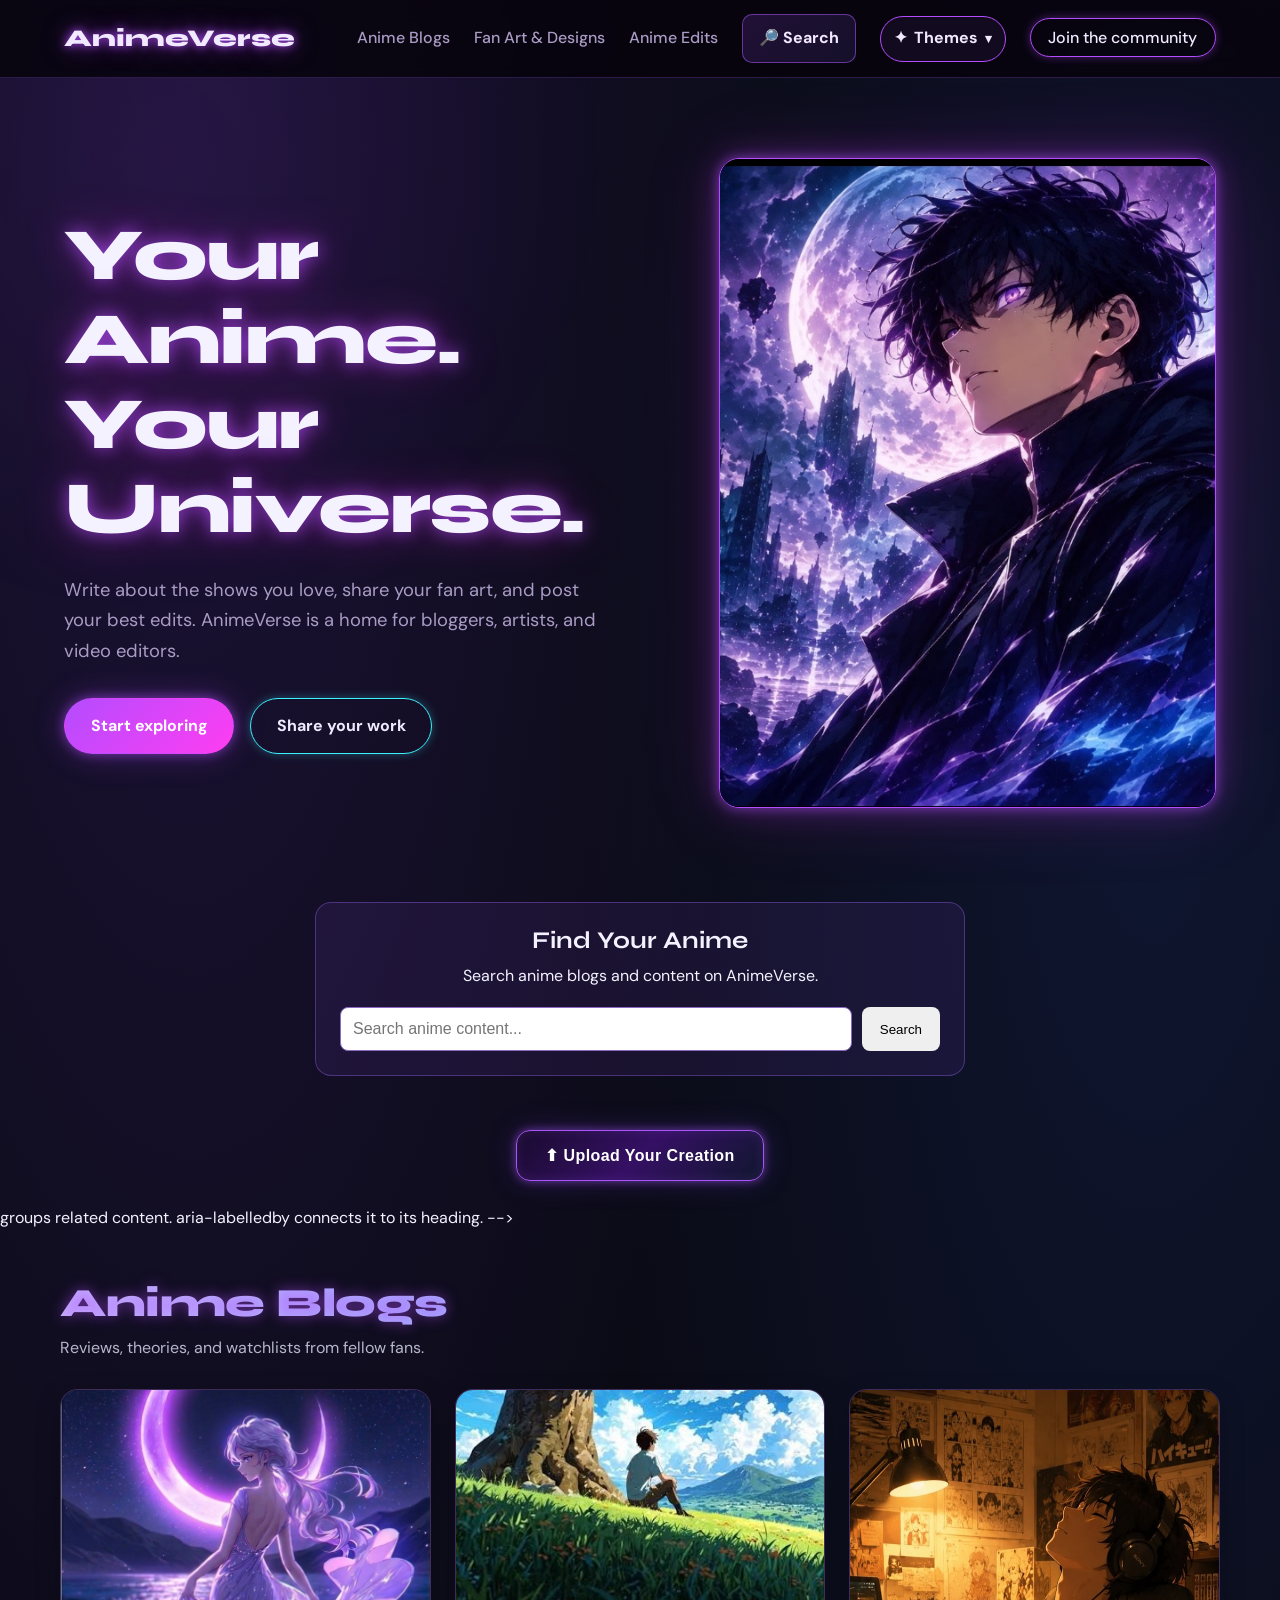
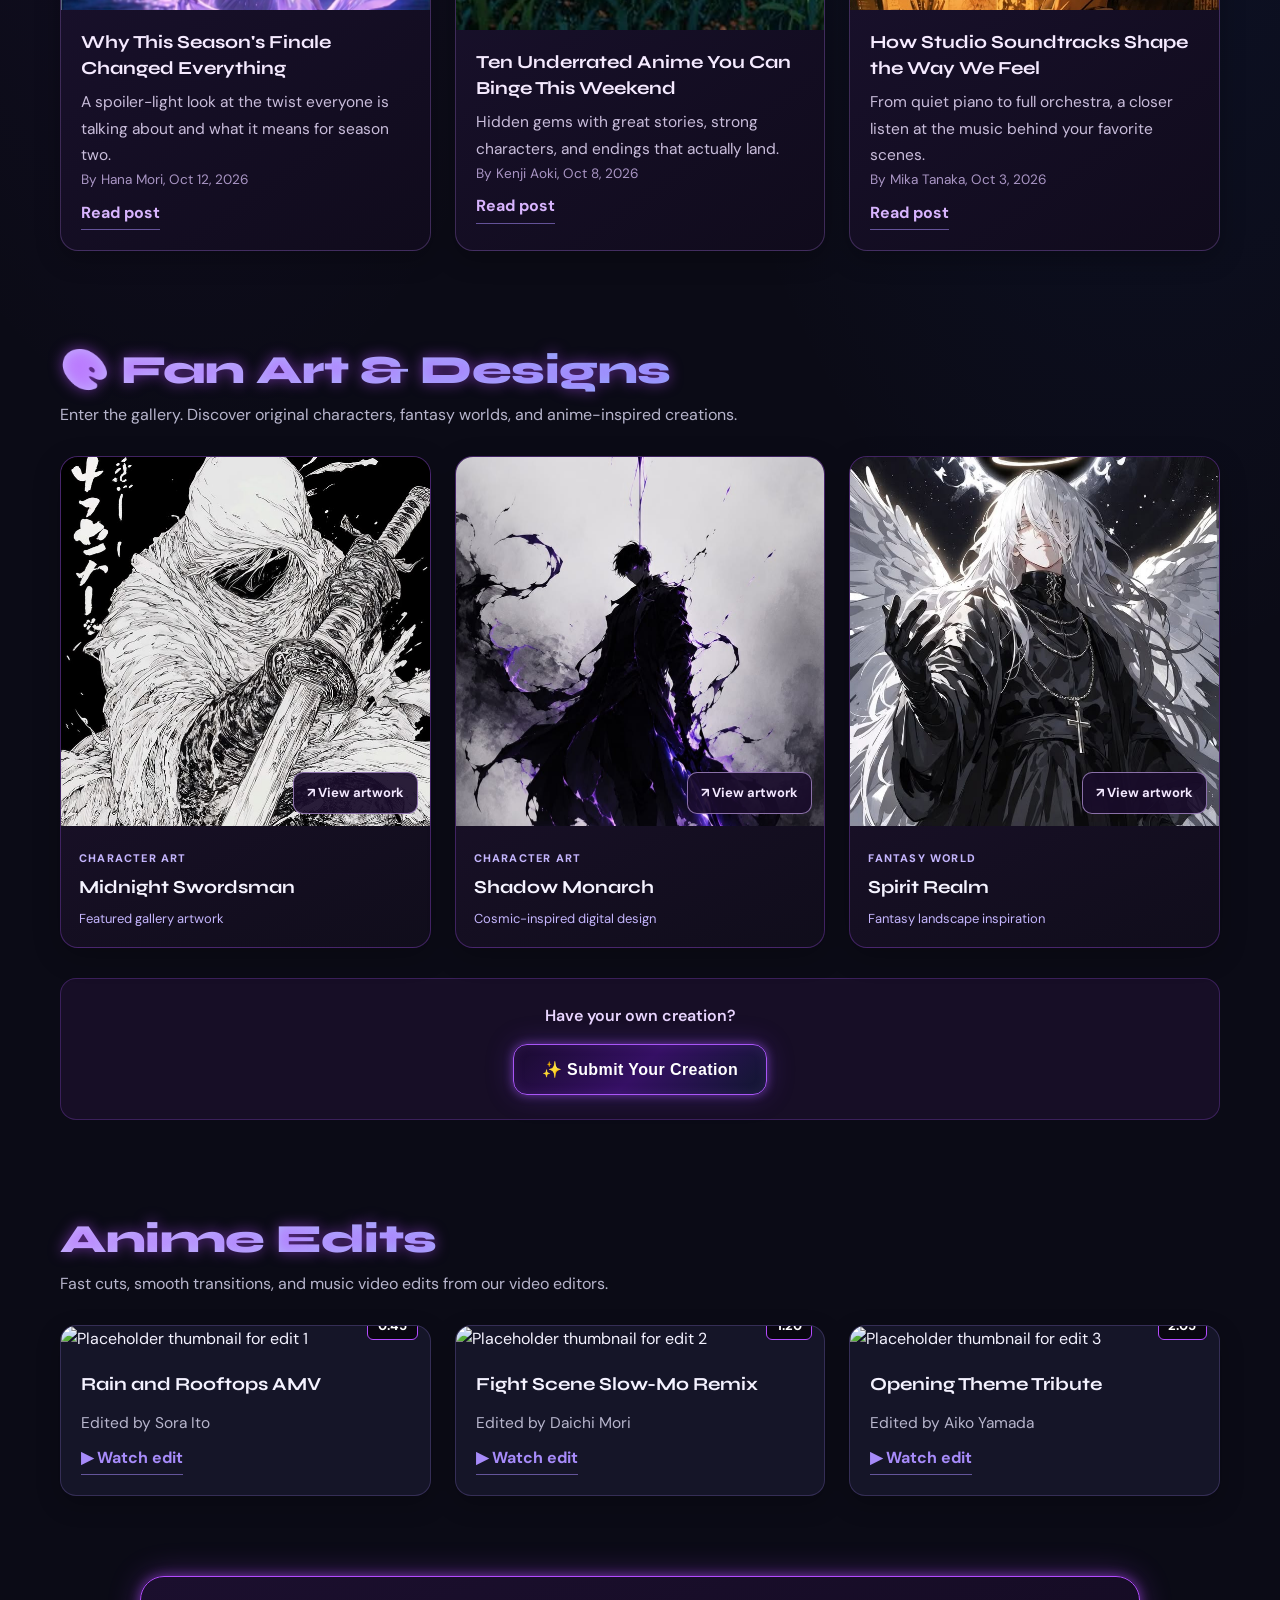
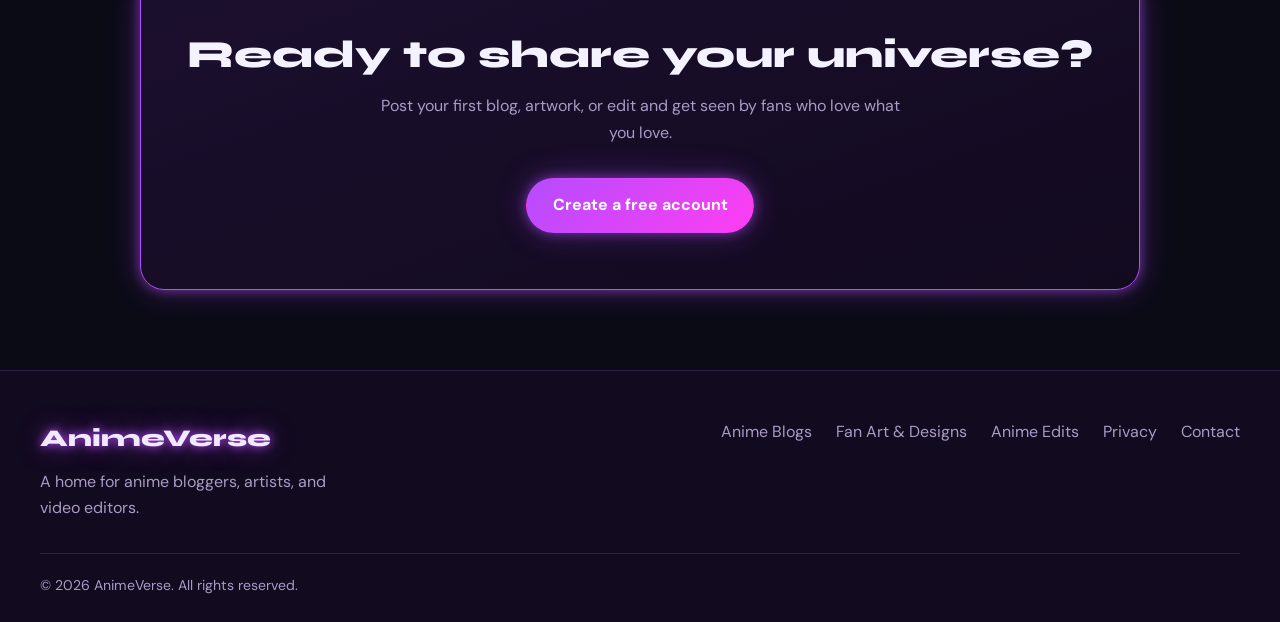
==== index.html @ 757a3a13 "Update index.html" ====
<!DOCTYPE html>
<!-- The lang attribute tells browsers and screen readers the page is in English -->
<html lang="en">
<head>
  <!-- Character set: makes sure letters and symbols display correctly -->
  <meta charset="UTF-8">

  <!-- Makes the page scale properly on phones and tablets (needed for responsive design) -->
  <meta name="viewport" content="width=device-width, initial-scale=1.0">

  <!-- The title shows on the browser tab and in search results -->
  <title>AnimeVerse | Your Anime. Your Universe.</title>

  <!-- A short description for search engines -->
  <meta name="description" content="AnimeVerse is a home for anime bloggers, artists, and video editors to share their work.">

  <!-- Google Fonts (optional): Syne for headings, DM Sans for body text.
       Delete these 3 lines if you want to use your own fonts in style.css -->
  <link rel="preconnect" href="https://fonts.googleapis.com">
  <link rel="preconnect" href="https://fonts.gstatic.com" crossorigin>
  <link href="https://fonts.googleapis.com/css2?family=DM+Sans:wght@400;500;700&family=Syne:wght@700;800&display=swap" rel="stylesheet">

  <!-- Link to your CSS file (all the styling lives in style.css) -->
  <link rel="stylesheet" href="style.css">
</head>

<body>

  <!-- ============================================
       HEADER + NAVIGATION BAR
       <header> holds the top part of the page.
       <nav> holds the main navigation links.
       ============================================ -->
  <header class="site-header">
    <nav class="navbar" aria-label="Main navigation">

      <!-- Logo: clicking it takes visitors back to the top of the homepage -->
      <a href="#home" class="logo">AnimeVerse</a>

      <!-- Menu button: only visible on small screens (hide/show it with CSS).
           script.js will open and close the menu when this is clicked. -->
      <button class="menu-toggle" id="menuToggle" aria-expanded="false" aria-controls="navLinks">
        Menu
      </button>

      <!-- The navigation links. Each href points to a section id lower on the page -->
      <ul class="nav-links" id="navLinks">
        <li><a href="#blogs">Anime Blogs</a></li>
        <li><a href="#art">Fan Art &amp; Designs</a></li>
        <li><a href="#edits">Anime Edits</a></li>
        <li><a href="#animeverse-search-section" id="navSearchLink">🔎 Search</a></li>
        <li class="theme-picker">
          <button class="theme-toggle" id="themeToggle" type="button"
                  aria-expanded="false" aria-controls="themeMenu">
            <span aria-hidden="true">✦</span> Themes <span class="theme-chevron" aria-hidden="true">▾</span>
          </button>
          <div class="theme-menu" id="themeMenu" role="group" aria-label="Choose a website theme" hidden>
            <button class="theme-option" type="button" data-theme-choice="shadow" aria-pressed="true">
              <span class="theme-swatch swatch-shadow" aria-hidden="true"></span>
              <span><strong>Shadow Monarch</strong><small>Dark fantasy</small></span>
              <span class="theme-check" aria-hidden="true">✓</span>
            </button>
            <button class="theme-option" type="button" data-theme-choice="isekai" aria-pressed="false">
              <span class="theme-swatch swatch-isekai" aria-hidden="true"></span>
              <span><strong>Isekai Realm</strong><small>Magical fantasy</small></span>
              <span class="theme-check" aria-hidden="true">✓</span>
            </button>
            <button class="theme-option" type="button" data-theme-choice="cyber" aria-pressed="false">
              <span class="theme-swatch swatch-cyber" aria-hidden="true"></span>
              <span><strong>Cyber Nexus</strong><small>Neon future</small></span>
              <span class="theme-check" aria-hidden="true">✓</span>
            </button>
            <button class="theme-option" type="button" data-theme-choice="shinobi" aria-pressed="false">
              <span class="theme-swatch swatch-shinobi" aria-hidden="true"></span>
              <span><strong>Shinobi Legacy</strong><small>Ninja world</small></span>
              <span class="theme-check" aria-hidden="true">✓</span>
            </button>
          </div>
        </li>
        <li><a href="#join" class="nav-button">Join the community</a></li>
      </ul>
    </nav>
  </header>


  <!-- ============================================
       MAIN CONTENT
       <main> should be used only once per page.
       It holds the main content (everything except header and footer).
       ============================================ -->
  <main id="home">

    <!-- ========== HERO SECTION ==========
         The big first thing visitors see. -->
    <section class="hero" aria-labelledby="hero-title">
      <div class="hero-content">
        <h1 id="hero-title">Your Anime. Your Universe.</h1>

        <p class="hero-text">
          Write about the shows you love, share your fan art, and post your best edits.
          AnimeVerse is a home for bloggers, artists, and video editors.
        </p>

        <!-- Call-to-action buttons (links styled like buttons in CSS) -->
        <div class="hero-buttons">
          <a href="#blogs" class="btn btn-primary">Start exploring</a>
          <a href="#join" class="btn btn-secondary">Share your work</a>
        </div>
      </div>

      <!-- Hero image: replace the URL with your own picture later.
           The alt text describes the image for screen readers. -->
      <div class="hero-image">
        <img src="hero-anime.png" alt="Anime protagonist with glowing violet eyes beneath a luminous moon">
      </div>
    </section>

<!-- AnimeVerse Search -->
<section id="animeverse-search-section" class="animeverse-search-section">
  <div class="search-container">
    <h2>Find Your Anime</h2>
    <p>Search anime blogs and content on AnimeVerse.</p>
    <div class="search-controls">
      <input
        type="search"
        id="animeverse-search"
        placeholder="Search anime content..."
        aria-label="Search anime content"
      >
      <button type="button" id="animeverse-search-btn">Search</button>
    </div>
    <p id="animeverse-search-message" aria-live="polite"></p>
  </div>
</section>
<!-- End AnimeVerse Search -->

<!-- AnimeVerse Upload Button -->
<div class="upload-entry">
  <button
    type="button"
    class="upload-btn"
    onclick="openUploadMenu()"
  >
    ⬆ Upload Your Creation
  </button>
</div>
<!-- End AnimeVerse Upload Button -->


    <!-- ========== ANIME BLOGS SECTION ========== -->
         <section> groups related content. aria-labelledby connects it to its heading. -->
    <section class="content-section" id="blogs" aria-labelledby="blogs-title">
      <div class="section-header">
        <h2 id="blogs-title">Anime Blogs</h2>
        <p>Reviews, theories, and watchlists from fellow fans.</p>
      </div>

      <!-- This grid holds the cards. CSS grid will arrange them in columns -->
      <div class="card-grid">

        <!-- Each <article> is one blog card. Copy and paste it to add more! -->
        <article class="card fan-art-card">
          <img src="blog-finale.jpg" alt="Anime artwork for the season finale blog" loading="lazy">
          <div class="card-body">
            <h3>Why This Season's Finale Changed Everything</h3>
            <p>A spoiler-light look at the twist everyone is talking about and what it means for season two.</p>
            <p class="card-meta">By Hana Mori, <time datetime="2026-10-12">Oct 12, 2026</time></p>
            <a href="blog-post-1.html" class="card-link">Read post</a>
             </div>
            
        </article>

        <article class="card fan-art-card">
          <img src="blog-picks.jpg" alt="Placeholder image for blog post 2" loading="lazy">
          <div class="card-body">
            <h3>Ten Underrated Anime You Can Binge This Weekend</h3>
            <p>Hidden gems with great stories, strong characters, and endings that actually land.</p>
            <p class="card-meta">By Kenji Aoki, <time datetime="2026-10-08">Oct 8, 2026</time></p>
            <a href="blog-post-2.html" class="card-link">Read post</a>
             </div>
      
        </article>

        <article class="card fan-art-card">
          <img src="blog-music.jpg" alt="Placeholder image for blog post 3" loading="lazy">
          <div class="card-body">
            <h3>How Studio Soundtracks Shape the Way We Feel</h3>
            <p>From quiet piano to full orchestra, a closer listen at the music behind your favorite scenes.</p>
            <p class="card-meta">By Mika Tanaka, <time datetime="2026-10-03">Oct 3, 2026</time></p>
            <a href="blog-post-3.html" class="card-link">Read post</a>
             </div>
          
        </article>

      </div>
    </section>

    
        <!-- ========== FAN ART & DESIGNS SECTION ========== -->
<section class="content-section fan-art-section" id="art" aria-labelledby="art-title">
  <div class="section-header">
    <h2 id="art-title">🎨 Fan Art &amp; Designs</h2>
    <p>Enter the gallery. Discover original characters, fantasy worlds, and anime-inspired creations.</p>
  </div>

  <div class="card-grid fan-art-grid">

    <article class="card fan-art-card">
      <a class="fan-art-image-link"
   href="artwork.html?art=swordsman"
   aria-label="View Midnight Swordsman artwork">
        <img
          src="fanart-swordsman.jpg"
          alt="Anime-inspired character illustration"
          loading="lazy">
        <span class="fan-art-view">↗ View artwork</span>
        </a>
    
      <div class="card-body">
        <span class="fan-art-tag">CHARACTER ART</span>
        <h3>Midnight Swordsman</h3>
        <p class="card-meta">Featured gallery artwork</p>
      </div>
    </article>
    
<article class="card fan-art-card">
         <a class="fan-art-image-link"
       href="artwork.html?art=monarch"
         aria-label="View Shadow Monarch artwork">
        <img
          src="fanart-shadow-monarch.jpg"
          alt="Shadow Monarch dark fantasy artwork"
          loading="lazy">
        <span class="fan-art-view">↗ View artwork</span>
        </a>

      <div class="card-body">
        <span class="fan-art-tag">CHARACTER ART</span>
        <h3>Shadow Monarch</h3>
        <p class="card-meta">Cosmic-inspired digital design</p>
      </div>
    </article>

    <article class="card fan-art-card">
      <a class="fan-art-image-link"
   href="artwork.html?art=spirit"
   aria-label="View Spirit Realm artwork">
        <img
          src="fanart-spirit-god.jpg"
          alt="Atmospheric landscape with mountains and sky"
          loading="lazy">
        <span class="fan-art-view">↗ View artwork</span>
        </a>
      
      <div class="card-body">
        <span class="fan-art-tag">FANTASY WORLD</span>
        <h3>Spirit Realm</h3>
        <p class="card-meta">Fantasy landscape inspiration</p>
      </div>
    </article>

  </div>

  <div class="fan-art-footer">
    <p>Have your own creation?</p>
    <button type="button" class="upload-btn" onclick="openUploadMenu()">
      ✨ Submit Your Creation
    </button>
  </div>
</section>
<!-- ========== END FAN ART & DESIGNS SECTION ========== -->

    
    <!-- ========== ANIME EDITS SECTION ========== -->
    <section class="content-section" id="edits" aria-labelledby="edits-title">
      <div class="section-header">
        <h2 id="edits-title">Anime Edits</h2>
        <p>Fast cuts, smooth transitions, and music video edits from our video editors.</p>
      </div>

      <div class="card-grid">

        <article class="card">
          <!-- The wrapper lets us place the duration badge on top of the thumbnail with CSS -->
          <div class="thumbnail">
            <img src="https://placehold.co/640x360/1a0f2e/c084fc?text=Edit+1" alt="Placeholder thumbnail for edit 1" loading="lazy">
            <span class="duration">0:45</span>
          </div>
          <div class="card-body">
            <h3>Rain and Rooftops AMV</h3>
            <p class="card-meta">Edited by Sora Ito</p>
            <a href="https://youtube.com/shorts/KzhvrDjKoe0" class="card-link" target="_blank" rel="noopener noreferrer">▶ Watch edit</a>
          </div>
        </article>

        <article class="card">
          <div class="thumbnail">
            <img src="https://placehold.co/640x360/1a0f2e/c084fc?text=Edit+2" alt="Placeholder thumbnail for edit 2" loading="lazy">
            <span class="duration">1:20</span>
          </div>
          <div class="card-body">
            <h3>Fight Scene Slow-Mo Remix</h3>
            <p class="card-meta">Edited by Daichi Mori</p>
            <a href="https://youtu.be/cgG7s_JMzw8" class="card-link" target="_blank" rel="noopener noreferrer">▶ Watch edit</a>
          </div>
        </article>

        <article class="card">
          <div class="thumbnail">
            <img src="https://placehold.co/640x360/1a0f2e/c084fc?text=Edit+3" alt="Placeholder thumbnail for edit 3" loading="lazy">
            <span class="duration">2:05</span>
          </div>
          <div class="card-body">
            <h3>Opening Theme Tribute</h3>
            <p class="card-meta">Edited by Aiko Yamada</p>
            <a href="https://youtu.be/OOFKmfgggvM" class="card-link" target="_blank" rel="noopener noreferrer">▶ Watch edit</a>
          </div>
        </article>

      </div>
    </section>


    <!-- ========== JOIN SECTION ==========
         A simple call-to-action near the bottom of the page. -->
    <section class="join" id="join" aria-labelledby="join-title">
      <h2 id="join-title">Ready to share your universe?</h2>
      <p>Post your first blog, artwork, or edit and get seen by fans who love what you love.</p>
      <a href="#" class="btn btn-primary">Create a free account</a>
    </section>

  </main>


  <!-- ============================================
       FOOTER
       <footer> holds the bottom part of the page:
       copyright, extra links, and so on.
       ============================================ -->
  <footer class="site-footer">
    <div class="footer-inner">

      <div class="footer-brand">
        <a href="#home" class="logo">AnimeVerse</a>
        <p>A home for anime bloggers, artists, and video editors.</p>
      </div>

      <nav aria-label="Footer navigation">
        <ul class="footer-links">
          <li><a href="#blogs">Anime Blogs</a></li>
          <li><a href="#art">Fan Art &amp; Designs</a></li>
          <li><a href="#edits">Anime Edits</a></li>
          <li><a href="#">Privacy</a></li>
          <li><a href="#">Contact</a></li>
        </ul>
      </nav>
    </div>

    <!-- The year below is filled in automatically by script.js -->
    <p class="copyright">&copy; <span id="year">2026</span> AnimeVerse. All rights reserved.</p>
  </footer>


  <!-- Link to your JavaScript file.
       It goes at the bottom so the page loads first, then the script runs. -->
  
  <!-- AnimeVerse Upload Menu -->
<div id="upload-menu" class="upload-menu" hidden>
  <div class="upload-menu-content">
    <h2>Upload Your Creation</h2>
    <p>What would you like to contribute?</p>

    <button type="button" onclick="chooseUploadType('blog')">
      📝 Anime Blog
    </button>

    <button type="button" onclick="chooseUploadType('art')">
      🎨 Fan Art &amp; Designs
    </button>

    <button type="button" onclick="chooseUploadType('edit')">
      🎬 Anime Edits
    </button>

    <button type="button" onclick="closeUploadMenu()">
      Cancel
    </button>
  </div>
</div>
<!-- End AnimeVerse Upload Menu -->

  <script src="script.js"></script>
</body>
</html>
---- style.css ----
/* ==========================================================
   ANIMEVERSE - style.css
   Dark neon theme: black backgrounds, purple and magenta glow.
   Sections in this file:
   1. Variables (colors, fonts)   2. Reset & base
   3. Header & navbar             4. Hero
   5. Buttons                     6. Content sections & cards
   7. Join section               8. Footer
   9. Responsive (tablet/phone)  10. Accessibility
   ========================================================== */


/* ---------- 1. VARIABLES ----------
   Change a color here and it updates across the whole site. */
:root {
  --bg: #07040d;              /* page background (near black) */
  --surface: #120a1f;         /* card and footer background */
  --surface-2: #1b0f2e;       /* slightly lighter purple-black */
  --border: #2d1b4a;          /* subtle outlines */
  --text: #f1e9ff;            /* main text */
  --text-muted: #a99bc4;      /* softer text */
  --neon: #b44cff;            /* main neon purple */
  --neon-pink: #ff3df2;       /* second neon color */
  --neon-cyan: #3df2ff;       /* small accent color */

  --glow: 0 0 12px rgba(180, 76, 255, 0.55), 0 0 32px rgba(180, 76, 255, 0.3);
  --radius: 14px;

  --font-heading: "Syne", "Segoe UI", sans-serif;
  --font-body: "DM Sans", "Segoe UI", Arial, sans-serif;
}


/* ---------- ANIMEVERSE WORLDS / THEMES ---------- */
/* The page layout stays the same; these variables change the atmosphere. */
:root[data-theme="shadow"] {
  color-scheme: dark;
  --bg: #07040d;
  --surface: #120a1f;
  --surface-2: #1b0f2e;
  --border: #382154;
  --text: #f1e9ff;
  --text-muted: #b5a5cf;
  --neon: #b44cff;
  --neon-pink: #ff3df2;
  --neon-cyan: #3df2ff;
  --glow: 0 0 12px rgba(180, 76, 255, .42), 0 0 32px rgba(180, 76, 255, .2);
}
:root[data-theme="isekai"] {
  color-scheme: dark;
  --bg: #07130f;
  --surface: #0d2119;
  --surface-2: #153326;
  --border: #285b43;
  --text: #effff5;
  --text-muted: #b0d3bd;
  --neon: #63e6a2;
  --neon-pink: #e9c46a;
  --neon-cyan: #8debd5;
  --glow: 0 0 12px rgba(99, 230, 162, .35), 0 0 32px rgba(99, 230, 162, .16);
}
:root[data-theme="cyber"] {
  color-scheme: dark;
  --bg: #050b16;
  --surface: #0b1727;
  --surface-2: #10253a;
  --border: #164b60;
  --text: #e8fbff;
  --text-muted: #9fc6d4;
  --neon: #36e4ff;
  --neon-pink: #ff4fc8;
  --neon-cyan: #8ef8ff;
  --glow: 0 0 12px rgba(54, 228, 255, .38), 0 0 32px rgba(255, 79, 200, .16);
}
:root[data-theme="shinobi"] {
  color-scheme: dark;
  --bg: #10090c;
  --surface: #1d1116;
  --surface-2: #2a171d;
  --border: #63303b;
  --text: #fff0ed;
  --text-muted: #d2aeb2;
  --neon: #e34c5c;
  --neon-pink: #ff9b72;
  --neon-cyan: #e8c7a4;
  --glow: 0 0 12px rgba(227, 76, 92, .32), 0 0 32px rgba(227, 76, 92, .15);
}

body {
  transition: background-color .3s ease, color .3s ease;
}
body::before {
  content: "";
  position: fixed;
  inset: 0;
  z-index: -1;
  pointer-events: none;
  opacity: .42;
  background:
    radial-gradient(circle at 12% 18%, color-mix(in srgb, var(--neon) 17%, transparent), transparent 35%),
    radial-gradient(circle at 88% 42%, color-mix(in srgb, var(--neon-pink) 10%, transparent), transparent 34%);
  animation: world-aura 14s ease-in-out infinite alternate;
}
@keyframes world-aura {
  from { transform: scale(1); opacity: .28; }
  to { transform: scale(1.08); opacity: .55; }
}

/* Theme selector in the navigation bar */
.theme-picker { position: relative; }
.theme-toggle {
  display: inline-flex;
  align-items: center;
  gap: .45rem;
  padding: .55rem .8rem;
  color: var(--text);
  background: var(--surface);
  border: 1px solid var(--neon);
  border-radius: 999px;
  font: inherit;
  font-weight: 700;
  cursor: pointer;
  transition: background .2s, box-shadow .2s, border-color .2s;
}
.theme-toggle:hover, .theme-toggle[aria-expanded="true"] {
  background: var(--surface-2);
  box-shadow: var(--glow);
}
.theme-chevron { font-size: .8em; }
.theme-menu {
  position: absolute;
  top: calc(100% + .8rem);
  right: 0;
  z-index: 150;
  width: min(290px, calc(100vw - 2rem));
  padding: .5rem;
  background: var(--surface);
  border: 1px solid var(--border);
  border-radius: 16px;
  box-shadow: 0 18px 50px rgba(0, 0, 0, .42), var(--glow);
}
.theme-menu[hidden] { display: none; }
.theme-option {
  width: 100%;
  display: grid;
  grid-template-columns: 14px 1fr auto;
  align-items: center;
  gap: .7rem;
  padding: .75rem;
  text-align: left;
  color: var(--text);
  background: transparent;
  border: 1px solid transparent;
  border-radius: 10px;
  cursor: pointer;
  font: inherit;
}
.theme-option:hover, .theme-option[aria-pressed="true"] {
  background: var(--surface-2);
  border-color: var(--border);
}
.theme-option strong, .theme-option small { display: block; }
.theme-option strong { font-size: .92rem; }
.theme-option small { color: var(--text-muted); font-size: .78rem; margin-top: .12rem; }
.theme-swatch { width: 12px; height: 34px; border-radius: 8px; }
.swatch-shadow { background: linear-gradient(#b44cff, #3df2ff); }
.swatch-isekai { background: linear-gradient(#63e6a2, #e9c46a); }
.swatch-cyber { background: linear-gradient(#36e4ff, #ff4fc8); }
.swatch-shinobi { background: linear-gradient(#e34c5c, #e8c7a4); }
.theme-check { opacity: 0; color: var(--neon); font-weight: 800; }
.theme-option[aria-pressed="true"] .theme-check { opacity: 1; }

/* ---------- 2. RESET & BASE ---------- */
*,
*::before,
*::after {
  box-sizing: border-box;   /* padding and borders stay inside element width */
  margin: 0;
  padding: 0;
}

html {
  scroll-behavior: smooth;  /* smooth scrolling when clicking nav links */
  scroll-padding-top: 80px; /* keeps headings from hiding under the fixed header */
}

body {
  font-family: var(--font-body);
  font-size: 1rem;
  line-height: 1.65;
  color: var(--text);
  background-color: var(--bg);
  /* two soft neon glows in the background corners */
  background-image:
    radial-gradient(circle at 10% 0%, rgba(180, 76, 255, 0.18), transparent 40%),
    radial-gradient(circle at 90% 30%, rgba(255, 61, 242, 0.1), transparent 35%);
  background-repeat: no-repeat;
}

img {
  display: block;
  max-width: 100%;   /* images never overflow their container */
  height: auto;
}

a {
  color: inherit;
  text-decoration: none;
}

ul {
  list-style: none;
}

h1, h2, h3 {
  font-family: var(--font-heading);
  line-height: 1.15;
}


/* ---------- 3. HEADER & NAVBAR ---------- */
.site-header {
  position: sticky;          /* stays at the top while scrolling */
  top: 0;
  z-index: 100;
  background: color-mix(in srgb, var(--bg) 88%, transparent);
  backdrop-filter: blur(10px);
  border-bottom: 1px solid var(--border);
}

.navbar {
  max-width: 1200px;
  margin: 0 auto;
  padding: 0.9rem 1.5rem;
  display: flex;
  align-items: center;
  justify-content: space-between;
}

.logo {
  font-family: var(--font-heading);
  font-weight: 800;
  font-size: 1.5rem;
  color: var(--text);
  text-shadow: 0 0 10px var(--neon), 0 0 24px rgba(180, 76, 255, 0.6);
}

.nav-links {
  display: flex;
  align-items: center;
  gap: 1.75rem;
}

.nav-links a {
  color: var(--text-muted);
  font-weight: 500;
  transition: color 0.2s, text-shadow 0.2s;
}

.nav-links a:hover {
  color: var(--text);
  text-shadow: 0 0 10px var(--neon);
}

/* The "Join the community" link styled like a neon button */
.nav-links .nav-button {
  color: var(--text);
  padding: 0.5rem 1.1rem;
  border: 1px solid var(--neon);
  border-radius: 999px;
  box-shadow: 0 0 10px rgba(180, 76, 255, 0.4);
}

.nav-links .nav-button:hover {
  background: var(--neon);
  box-shadow: var(--glow);
}

/* Menu button: hidden on desktop, shown on phones (see section 9) */
.menu-toggle {
  display: none;
  font: inherit;
  font-weight: 500;
  color: var(--text);
  background: transparent;
  border: 1px solid var(--neon);
  border-radius: 8px;
  padding: 0.4rem 0.9rem;
  cursor: pointer;
}


/* ---------- 4. HERO ---------- */
.hero {
  max-width: 1200px;
  margin: 0 auto;
  padding: 5rem 1.5rem 4rem;
  display: grid;
  grid-template-columns: 1.1fr 0.9fr;  /* text column + image column */
  gap: 3rem;
  align-items: center;
}

.hero h1 {
  font-size: clamp(2.6rem, 6vw, 4.6rem);  /* grows and shrinks with screen size */
  font-weight: 800;
  letter-spacing: -0.02em;
  text-shadow: 0 0 18px rgba(180, 76, 255, 0.75), 0 0 48px rgba(255, 61, 242, 0.35);
}

.hero-text {
  max-width: 34rem;
  margin-top: 1.5rem;
  font-size: 1.15rem;
  color: var(--text-muted);
}

.hero-buttons {
  display: flex;
  flex-wrap: wrap;
  gap: 1rem;
  margin-top: 2rem;
}

.hero-image img {
  width: 100%;
  border-radius: 24px;
  border: 1px solid var(--neon);
  box-shadow: var(--glow), 0 0 80px rgba(255, 61, 242, 0.15);
}


/* ---------- 5. BUTTONS ---------- */
.btn {
  display: inline-block;
  padding: 0.85rem 1.6rem;
  font-weight: 700;
  border-radius: 999px;
  border: 1px solid transparent;
  cursor: pointer;
  transition: transform 0.2s, box-shadow 0.2s, background 0.2s;
}

.btn:hover {
  transform: translateY(-2px);
}

.btn-primary {
  color: #fff;
  background: linear-gradient(135deg, var(--neon), var(--neon-pink));
  box-shadow: var(--glow);
}

.btn-primary:hover {
  box-shadow: 0 0 18px rgba(255, 61, 242, 0.7), 0 0 44px rgba(180, 76, 255, 0.45);
}

.btn-secondary {
  color: var(--text);
  border-color: var(--neon-cyan);
  box-shadow: 0 0 10px rgba(61, 242, 255, 0.3);
}

.btn-secondary:hover {
  background: rgba(61, 242, 255, 0.1);
  box-shadow: 0 0 20px rgba(61, 242, 255, 0.5);
}


/* ---------- 6. CONTENT SECTIONS & CARDS ---------- */
.content-section {
  max-width: 1200px;
  margin: 0 auto;
  padding: 4rem 1.5rem;
}

.section-header {
  margin-bottom: 2rem;
}

.section-header h2 {
  font-size: clamp(1.9rem, 4vw, 2.6rem);
  font-weight: 800;
  text-shadow: 0 0 14px rgba(180, 76, 255, 0.55);
}

.section-header p {
  margin-top: 0.5rem;
  color: var(--text-muted);
}

/* Cards sit in a grid: as many 280px+ columns as will fit */
.card-grid {
  display: grid;
  grid-template-columns: repeat(auto-fit, minmax(280px, 1fr));
  gap: 1.75rem;
}

.card {
  display: flex;
  flex-direction: column;
  overflow: hidden;
  background: var(--surface);
  border: 1px solid var(--border);
  border-radius: var(--radius);
  transition: transform 0.25s, border-color 0.25s, box-shadow 0.25s;
}

.card:hover {
  transform: translateY(-6px);
  border-color: var(--neon);
  box-shadow: var(--glow);
}

.card img {
  width: 100%;
  object-fit: cover;   /* crops images neatly to fit */
}

.card figure {
  margin: 0;
}

.card-body {
  padding: 1.25rem 1.4rem 1.5rem;
}

.card-body h3 {
  font-size: 1.25rem;
  margin-bottom: 0.6rem;
}

.card-body p {
  color: var(--text-muted);
  font-size: 0.97rem;
}

.card-meta {
  margin-top: 0.75rem;
  font-size: 0.88rem;
  color: var(--neon-cyan);
}

.card-link {
  display: inline-block;
  margin-top: 1rem;
  font-weight: 700;
  color: var(--neon);
  border-bottom: 1px solid transparent;
  transition: color 0.2s, border-color 0.2s, text-shadow 0.2s;
}

.card-link:hover {
  color: var(--neon-pink);
  border-color: var(--neon-pink);
  text-shadow: 0 0 8px var(--neon-pink);
}

/* Video thumbnails (Anime Edits) with a duration badge in the corner */
.thumbnail {
  position: relative;
}

.duration {
  position: absolute;
  right: 0.75rem;
  bottom: 0.75rem;
  padding: 0.15rem 0.6rem;
  font-size: 0.82rem;
  font-weight: 700;
  color: #fff;
  background: color-mix(in srgb, var(--bg) 88%, transparent);
  border: 1px solid var(--neon);
  border-radius: 6px;
}


/* ---------- 7. JOIN SECTION ---------- */
.join {
  max-width: 1000px;
  margin: 2rem auto 5rem;
  padding: 3.5rem 1.5rem;
  text-align: center;
  background: linear-gradient(160deg, var(--surface-2), var(--surface));
  border: 1px solid var(--neon);
  border-radius: 24px;
  box-shadow: var(--glow);
}

.join h2 {
  font-size: clamp(1.7rem, 4vw, 2.4rem);
  font-weight: 800;
}

.join p {
  max-width: 34rem;
  margin: 1rem auto 2rem;
  color: var(--text-muted);
}


/* ---------- 8. FOOTER ---------- */
.site-footer {
  background: var(--surface);
  border-top: 1px solid var(--border);
  padding: 3rem 1.5rem 1.5rem;
}

.footer-inner {
  max-width: 1200px;
  margin: 0 auto;
  display: flex;
  flex-wrap: wrap;
  justify-content: space-between;
  gap: 2rem;
}

.footer-brand p {
  max-width: 20rem;
  margin-top: 0.6rem;
  color: var(--text-muted);
}

.footer-links {
  display: flex;
  flex-wrap: wrap;
  gap: 0.75rem 1.5rem;
}

.footer-links a {
  color: var(--text-muted);
  transition: color 0.2s, text-shadow 0.2s;
}

.footer-links a:hover {
  color: var(--neon);
  text-shadow: 0 0 8px var(--neon);
}

.copyright {
  max-width: 1200px;
  margin: 2rem auto 0;
  padding-top: 1.25rem;
  border-top: 1px solid var(--border);
  font-size: 0.88rem;
  color: var(--text-muted);
}


/* ---------- 9. RESPONSIVE ---------- */

/* Tablets and smaller: stack the hero into one column */
@media (max-width: 900px) {
  .hero {
    grid-template-columns: 1fr;
    padding-top: 3rem;
  }

  .hero-image {
    order: -1;   /* image appears above the text on small screens */
  }
}

/* Phones: show the Menu button and turn links into a dropdown */
@media (max-width: 700px) {
  .menu-toggle {
    display: block;
  }

  .nav-links {
    display: none;               /* hidden until the Menu button is clicked */
    position: absolute;
    top: 100%;
    left: 0;
    right: 0;
    flex-direction: column;
    align-items: flex-start;
    gap: 1rem;
    padding: 1.25rem 1.5rem 1.5rem;
    background: var(--bg);
    border-bottom: 1px solid var(--border);
  }

  /* script.js adds the class "open" to show the menu */
  .nav-links.open {
    display: flex;
  }

  .theme-picker { width: 100%; }
  .theme-menu {
    position: static;
    width: 100%;
    margin-top: .65rem;
    box-shadow: none;
  }
  .theme-toggle { width: 100%; justify-content: center; }

  .content-section {
    padding: 3rem 1.25rem;
  }

  .join {
    margin: 1rem 1.25rem 4rem;
  }
}


/* ---------- 10. ACCESSIBILITY ---------- */

/* Clear neon outline for keyboard users */
a:focus-visible,
button:focus-visible {
  outline: 2px solid var(--neon-cyan);
  outline-offset: 3px;
}

/* Turns off animations for people who prefer reduced motion */
@media (prefers-reduced-motion: reduce) {
  * {
    transition: none !important;
    scroll-behavior: auto !important;
  }
}       





/* ===== ANIMEVERSE VISUAL UPGRADE ===== */

:root {
  --av-bg: #0b0b16;
  --av-surface: #151528;
  --av-surface-hover: #201f3b;
  --av-purple: #a78bfa;
  --av-blue: #60a5fa;
  --av-text: #f4f2ff;
  --av-muted: #b7b5cc;
  --av-border: rgba(167, 139, 250, 0.22);
}

html {
  scroll-behavior: smooth;
}

body {
  background-color: var(--av-bg);
  color: var(--av-text);
}

::selection {
  background: var(--av-purple);
  color: #0b0b16;
}

a {
  transition: color 0.2s ease, background-color 0.2s ease;
}

a:hover {
  color: var(--av-blue);
}

.content-section {
  padding-top: 48px;
  padding-bottom: 48px;
}

.section-header {
  margin-bottom: 28px;
}

.section-header h2 {
  color: var(--av-text);
  letter-spacing: -0.5px;
}

.section-header p {
  color: var(--av-muted);
  line-height: 1.7;
}

.card-grid {
  gap: 24px;
}

.card {
  background: var(--av-surface);
  border: 1px solid var(--av-border);
  border-radius: 16px;
  overflow: hidden;
  transition:
    transform 0.25s ease,
    border-color 0.25s ease,
    box-shadow 0.25s ease;
}

.card:hover {
  transform: translateY(-4px);
  background: var(--av-surface-hover);
  border-color: var(--av-purple);
  box-shadow: 0 12px 30px rgba(0, 0, 0, 0.25);
}

.card img {
  max-width: 100%;
}

.card-body {
  padding: 20px;
}

.card-body h3 {
  color: var(--av-text);
  line-height: 1.4;
}

.card-body p {
  color: var(--av-muted);
  line-height: 1.7;
}

.card-meta {
  color: var(--av-purple);
  font-size: 0.88rem;
}

.card-link {
  color: var(--av-purple);
  font-weight: 700;
  text-decoration: none;
}

.card-link:hover {
  color: var(--av-blue);
}

img {
  height: auto;
}

@media (max-width: 600px) {
  .content-section {
    padding-top: 32px;
    padding-bottom: 32px;
  }

  .card-grid {
    gap: 18px;
  }

  .card-body {
    padding: 16px;
  }
}

/* ===== END ANIMEVERSE VISUAL UPGRADE ===== */
/* ===== ANIMEVERSE EXTRA VISUAL POLISH ===== */

body {
  background:
    radial-gradient(ellipse at 15% 0%, rgba(124, 58, 237, 0.16), transparent 38%),
    radial-gradient(ellipse at 90% 20%, rgba(37, 99, 235, 0.12), transparent 35%),
    #0b0b16;
  color: #f4f2ff;
}

.content-section {
  padding-left: 20px;
  padding-right: 20px;
}

.section-header h2 {
  font-size: clamp(1.8rem, 5vw, 2.5rem);
  background: linear-gradient(90deg, #c4b5fd, #60a5fa);
  background-clip: text;
  -webkit-background-clip: text;
  color: transparent;
}

.card {
  box-shadow: 0 8px 24px rgba(0, 0, 0, 0.22);
}

.card img {
  display: block;
  width: 100%;
  object-fit: cover;
}

.card-body h3 {
  font-size: 1.15rem;
  margin-top: 0;
}

.card-link {
  display: inline-block;
  margin-top: 8px;
  padding-bottom: 3px;
  border-bottom: 1px solid rgba(167, 139, 250, 0.55);
}

.card-link:hover {
  border-color: #60a5fa;
}

@media (prefers-reduced-motion: no-preference) {
  .card:hover {
    transform: translateY(-5px);
  }
}

/* ===== END EXTRA VISUAL POLISH ===== */
/* ===== ANIMEVERSE HERO IMAGE SIZE ===== */

.hero-image {
  width: 100%;
  max-width: 650px;
  margin: 0 auto;
}

.hero-image img {
  display: block;
  width: 100%;
  height: 650px;
  object-fit: cover;
  object-position: center top;
  border-radius: 20px;
}
/* ===== MOBILE HERO IMAGE FIX ===== */
@media (max-width: 600px) {
  .hero-image {
    width: 100%;
    max-width: 100%;
    margin: 20px auto;
  }

  .hero-image img {
    width: 100%;
    height: auto;
    max-height: 520px;
    object-fit: contain;
    object-position: center;
    border-radius: 16px;
  }
}
/* ===== ANIMEVERSE CINEMATIC BLOG CARDS ===== */

#blogs .card {
  position: relative;
  overflow: hidden;
  background: linear-gradient(145deg, #1b1230, #100b1c);
  border: 1px solid rgba(192, 132, 252, 0.25);
  border-radius: 18px;
  box-shadow: 0 8px 24px rgba(0, 0, 0, 0.25);
  transition: transform 0.3s ease, box-shadow 0.3s ease,
    border-color 0.3s ease;
}

#blogs .card:hover {
  transform: translateY(-6px);
  border-color: #c084fc;
  box-shadow: 0 12px 32px rgba(168, 85, 247, 0.25);
}

#blogs .card > img {
  display: block;
  width: 100%;
  height: 220px;
  object-fit: cover;
  object-position: top center;
  transition: transform 0.45s ease;
}

#blogs .card:hover > img {
  transform: scale(1.04);
}

#blogs .card-body {
  padding: 20px;
}

#blogs .card h3 {
  color: #f5eaff;
  line-height: 1.4;
  margin-top: 0;
}

#blogs .card p {
  color: #c9bddb;
  line-height: 1.7;
}

#blogs .card .card-meta {
  color: #a995c4;
  font-size: 0.85rem;
}

#blogs .card .card-link {
  display: inline-block;
  margin-top: 8px;
  color: #d8b4fe;
  font-weight: 700;
  text-decoration: none;
  transition: color 0.2s ease;
}

#blogs .card .card-link:hover {
  color: #ffffff;
}

@media (max-width: 600px) {
  #blogs .card > img {
    height: 200px;
  }

  #blogs .card-body {
    padding: 16px;
  }

  #blogs .card:hover {
    transform: none;
  }
}
#blogs .card > img {
  object-fit: cover !important;
  object-position: center 20% !important;
  background: #100b1c;
}
#blogs .card:nth-child(2) > img {
  width: 100%;
  height: 240px;
  object-fit: cover !important;
  object-position: center 100% !important;
}

/* AnimeVerse Search Bar */
.animeverse-search-section {
  padding: 30px 16px;
  text-align: center;
}

.animeverse-search-section .search-container {
  max-width: 650px;
  margin: 0 auto;
  padding: 24px;
  border-radius: 16px;
  background: rgba(120, 70, 200, 0.12);
  border: 1px solid rgba(160, 110, 255, 0.35);
}

.animeverse-search-section h2 {
  margin: 0 0 8px;
}

.animeverse-search-section .search-controls {
  display: flex;
  gap: 10px;
  margin-top: 18px;
}

.animeverse-search-section input {
  flex: 1;
  min-width: 0;
  padding: 12px;
  border-radius: 8px;
  border: 1px solid #8b6bc1;
  font-size: 16px;
}

.animeverse-search-section button {
  padding: 12px 18px;
  border: none;
  border-radius: 8px;
  cursor: pointer;
}

.animeverse-search-section #animeverse-search-message {
  margin-bottom: 0;
}

@media (max-width: 480px) {
  .animeverse-search-section .search-controls {
    flex-direction: column;
  }

  .animeverse-search-section button {
    width: 100%;
  }
}
/* End AnimeVerse Search Bar */

/* Desktop navigation spacing */
@media (min-width: 701px) {
  .navbar {
    column-gap: 2.5rem;
  }

  .nav-links {
    gap: 1.5rem;
  }
}
/* End desktop navigation spacing */

/* AnimeVerse — Shadow Monarch Upload Button */
.upload-entry {
  display: flex;
  justify-content: center;
  padding: 24px 16px;
}

.upload-btn {
  position: relative;
  overflow: hidden;
  padding: 15px 28px;
  border: 1px solid #a855f7;
  border-radius: 14px;
  background: linear-gradient(135deg, #190b2e, #351064, #10172e);
  color: #ffffff;
  font-size: 16px;
  font-weight: 800;
  letter-spacing: 0.4px;
  cursor: pointer;
  box-shadow:
    0 0 10px rgba(168, 85, 247, 0.55),
    0 0 28px rgba(124, 58, 237, 0.25),
    inset 0 0 12px rgba(168, 85, 247, 0.15);
  transition: transform 0.25s ease, box-shadow 0.25s ease;
}

.upload-btn:hover {
  transform: translateY(-3px);
  box-shadow:
    0 0 16px rgba(192, 132, 252, 0.8),
    0 0 36px rgba(124, 58, 237, 0.5);
}

.upload-btn:active {
  transform: scale(0.96);
}

.upload-btn:focus-visible {
  outline: 3px solid #c084fc;
  outline-offset: 4px;
}

@media (prefers-reduced-motion: no-preference) {
  .upload-btn {
    animation: monarchPulse 2.5s ease-in-out infinite;
  }

  @keyframes monarchPulse {
    0%, 100% {
      box-shadow: 0 0 10px rgba(168, 85, 247, 0.4),
                  0 0 20px rgba(124, 58, 237, 0.2);
    }
    50% {
      box-shadow: 0 0 16px rgba(192, 132, 252, 0.75),
                  0 0 32px rgba(124, 58, 237, 0.4);
    }
  }
}


/* =====================================
   AnimeVerse: Search + Upload Upgrade
   Shadow Monarch theme
   ===================================== */

/* Search link in navigation */
#navSearchLink {
  display: inline-flex;
  align-items: center;
  justify-content: center;
  gap: 7px;
  padding: 10px 16px;
  border: 1px solid rgba(168, 85, 247, 0.55);
  border-radius: 10px;
  background: linear-gradient(135deg, #211036, #15102a);
  color: #f3e8ff;
  font-weight: 700;
  text-decoration: none;
  transition: all 0.25s ease;
}

#navSearchLink:hover,
#navSearchLink:focus-visible {
  background: linear-gradient(135deg, #6d28d9, #312e81);
  color: #ffffff;
  box-shadow: 0 0 16px rgba(168, 85, 247, 0.5);
  outline: none;
}

/* Upload options panel */
#upload-menu {
  box-sizing: border-box;
  width: min(92%, 650px);
  margin: 24px auto;
  padding: 24px;
  border: 1px solid rgba(168, 85, 247, 0.55);
  border-radius: 20px;
  background: radial-gradient(ellipse at top, #281344, #100d1d 70%);
  color: #ffffff;
  box-shadow: 0 0 28px rgba(124, 58, 237, 0.2);
}

#upload-menu[hidden] {
  display: none !important;
}

.upload-menu-content {
  display: flex;
  flex-direction: column;
  align-items: stretch;
  gap: 14px;
}

.upload-menu-content h2 {
  margin: 0 0 4px;
  color: #e9d5ff;
  text-align: center;
}

.upload-menu-content p {
  margin: 0 0 8px;
  color: #c4b5fd;
  text-align: center;
}

/* Blog, Fan Art and Anime Edits buttons */
.upload-menu-content button {
  box-sizing: border-box;
  width: 100%;
  padding: 15px 18px;
  border: 1px solid rgba(192, 132, 252, 0.55);
  border-radius: 12px;
  background: linear-gradient(110deg, #25103e, #17152e);
  color: #ffffff;
  font-size: 15px;
  font-weight: 700;
  text-align: left;
  cursor: pointer;
  transition: transform 0.2s ease, box-shadow 0.2s ease,
              background 0.2s ease;
}

.upload-menu-content button:hover,
.upload-menu-content button:focus-visible {
  transform: translateY(-2px);
  background: linear-gradient(110deg, #58249b, #252b63);
  box-shadow: 0 0 16px rgba(168, 85, 247, 0.35);
  outline: 2px solid #c084fc;
  outline-offset: 2px;
}

.upload-menu-content button:active {
  transform: scale(0.98);
}

/* Make the final Cancel button quieter */
.upload-menu-content button:last-child {
  width: auto;
  align-self: center;
  padding: 10px 20px;
  border-color: #514566;
  background: #171421;
  color: #d6d0e1;
  text-align: center;
}

/* Small-screen spacing */
@media (max-width: 600px) {
  #upload-menu {
    padding: 18px;
  }

  .upload-menu-content button {
    padding: 14px;
  }
}


/* ===== AnimeVerse Fan Art Gallery ===== */

.fan-art-section {
  position: relative;
}

.fan-art-grid {
  align-items: stretch;
  gap: 24px;
}

.fan-art-card {
  overflow: hidden;
  border: 1px solid rgba(168, 85, 247, 0.3);
  border-radius: 18px;
  background: linear-gradient(155deg, #211333, #100d1b);
  box-shadow: 0 8px 28px rgba(0, 0, 0, 0.22);
  transition: transform 0.25s ease, box-shadow 0.25s ease,
              border-color 0.25s ease;
}

.fan-art-card:hover {
  transform: translateY(-6px);
  border-color: #a855f7;
  box-shadow: 0 12px 32px rgba(139, 92, 246, 0.2);
}

.fan-art-card figure {
  margin: 0;
}

.fan-art-image-link {
  position: relative;
  display: block;
  overflow: hidden;
  aspect-ratio: 1 / 1;
  background: #171020;
}

.fan-art-image-link img {
  display: block;
  width: 100%;
  height: 100%;
  object-fit: cover;
  transition: transform 0.4s ease, filter 0.3s ease;
}

.fan-art-card:hover .fan-art-image-link img {
  transform: scale(1.06);
  filter: brightness(0.78);
}

.fan-art-view {
  position: absolute;
  right: 12px;
  bottom: 12px;
  padding: 9px 13px;
  border: 1px solid rgba(216, 180, 254, 0.6);
  border-radius: 10px;
  background: rgba(25, 12, 43, 0.92);
  color: #f3e8ff;
  font-size: 13px;
  font-weight: 700;
}

.fan-art-image-link:focus-visible {
  outline: 3px solid #c084fc;
  outline-offset: -4px;
}

.fan-art-card .card-body {
  padding: 18px;
}

.fan-art-tag {
  display: inline-block;
  margin-bottom: 8px;
  color: #c4b5fd;
  font-size: 11px;
  font-weight: 800;
  letter-spacing: 1.2px;
}

.fan-art-card h3 {
  margin: 0 0 8px;
  color: #f5f3ff;
}

.fan-art-card .card-meta {
  margin: 0;
  color: #c4b5fd;
  font-size: 13px;
  line-height: 1.6;
}

.fan-art-footer {
  margin-top: 30px;
  padding: 24px;
  border: 1px solid rgba(168, 85, 247, 0.25);
  border-radius: 16px;
  background: rgba(35, 19, 54, 0.55);
  text-align: center;
}

.fan-art-footer p {
  margin: 0 0 14px;
  color: #e9d5ff;
  font-weight: 600;
}

.fan-art-footer .upload-btn {
  max-width: 100%;
}

@media (max-width: 600px) {
  .fan-art-grid {
    gap: 18px;
  }

  .fan-art-card .card-body {
    padding: 15px;
  }

  .fan-art-footer {
    padding: 18px 12px;
  }
}

@media (prefers-reduced-motion: reduce) {
  .fan-art-card,
  .fan-art-image-link img {
    transition: none;
  }

  .fan-art-card:hover,
  .fan-art-card:hover .fan-art-image-link img {
    transform: none;
  }
}

/* ===== AnimeVerse Fan Art Actions ===== */

.artwork-actions {
  display: flex;
  flex-wrap: wrap;
  gap: 8px;
  padding: 12px 0;
}

.artwork-actions button {
  flex: 1 1 auto;
  min-width: 90px;
  padding: 10px 12px;
  border: 1px solid rgba(150, 130, 255, 0.35);
  border-radius: 12px;
  background: rgba(100, 75, 180, 0.12);
  color: inherit;
  font: inherit;
  font-size: 0.9rem;
  cursor: pointer;
  transition: background 0.2s ease, transform 0.2s ease;
}

.artwork-actions button:hover {
  background: rgba(130, 100, 255, 0.25);
  transform: translateY(-2px);
}

.artwork-actions button:focus-visible {
  outline: 2px solid #9b87ff;
  outline-offset: 3px;
}

.fan-art-card.artwork-pinned {
  border: 2px solid #9b87ff;
  box-shadow: 0 0 18px rgba(130, 100, 255, 0.22);
}

.fan-art-card.artwork-pinned::before {
  content: "📌 PINNED";
  display: block;
  padding: 8px 12px;
  color: #c7b8ff;
  font-size: 0.75rem;
  font-weight: 700;
  letter-spacing: 1px;
}

/* ===== AnimeVerse: Horizontal Blog Carousel ===== */

/* Hidden until the Blogs section is opened */
#blogs.blog-carousel-open .card-grid {
  display: flex;
  flex-wrap: nowrap;
  gap: 18px;
  overflow-x: auto;
  overflow-y: hidden;
  padding: 12px 4px 24px;
  scroll-snap-type: x mandatory;
  -webkit-overflow-scrolling: touch;
  overscroll-behavior-x: contain;
}

#blogs.blog-carousel-open .card {
  flex: 0 0 85%;
  min-width: 0;
  scroll-snap-align: start;
}

/* Wider cards on tablets and computers */
@media (min-width: 700px) {
  #blogs.blog-carousel-open .card {
    flex-basis: 320px;
  }
}

/* Visible scrollbar */
#blogs.blog-carousel-open .card-grid::-webkit-scrollbar {
  height: 7px;
}

#blogs.blog-carousel-open .card-grid::-webkit-scrollbar-thumb {
  background: #a78bfa;
  border-radius: 20px;
}

#blogs.blog-carousel-open .card-grid::-webkit-scrollbar-track {
  background: #201f3b;
  border-radius: 20px;
}

/* ===== End Horizontal Blog Carousel ===== */
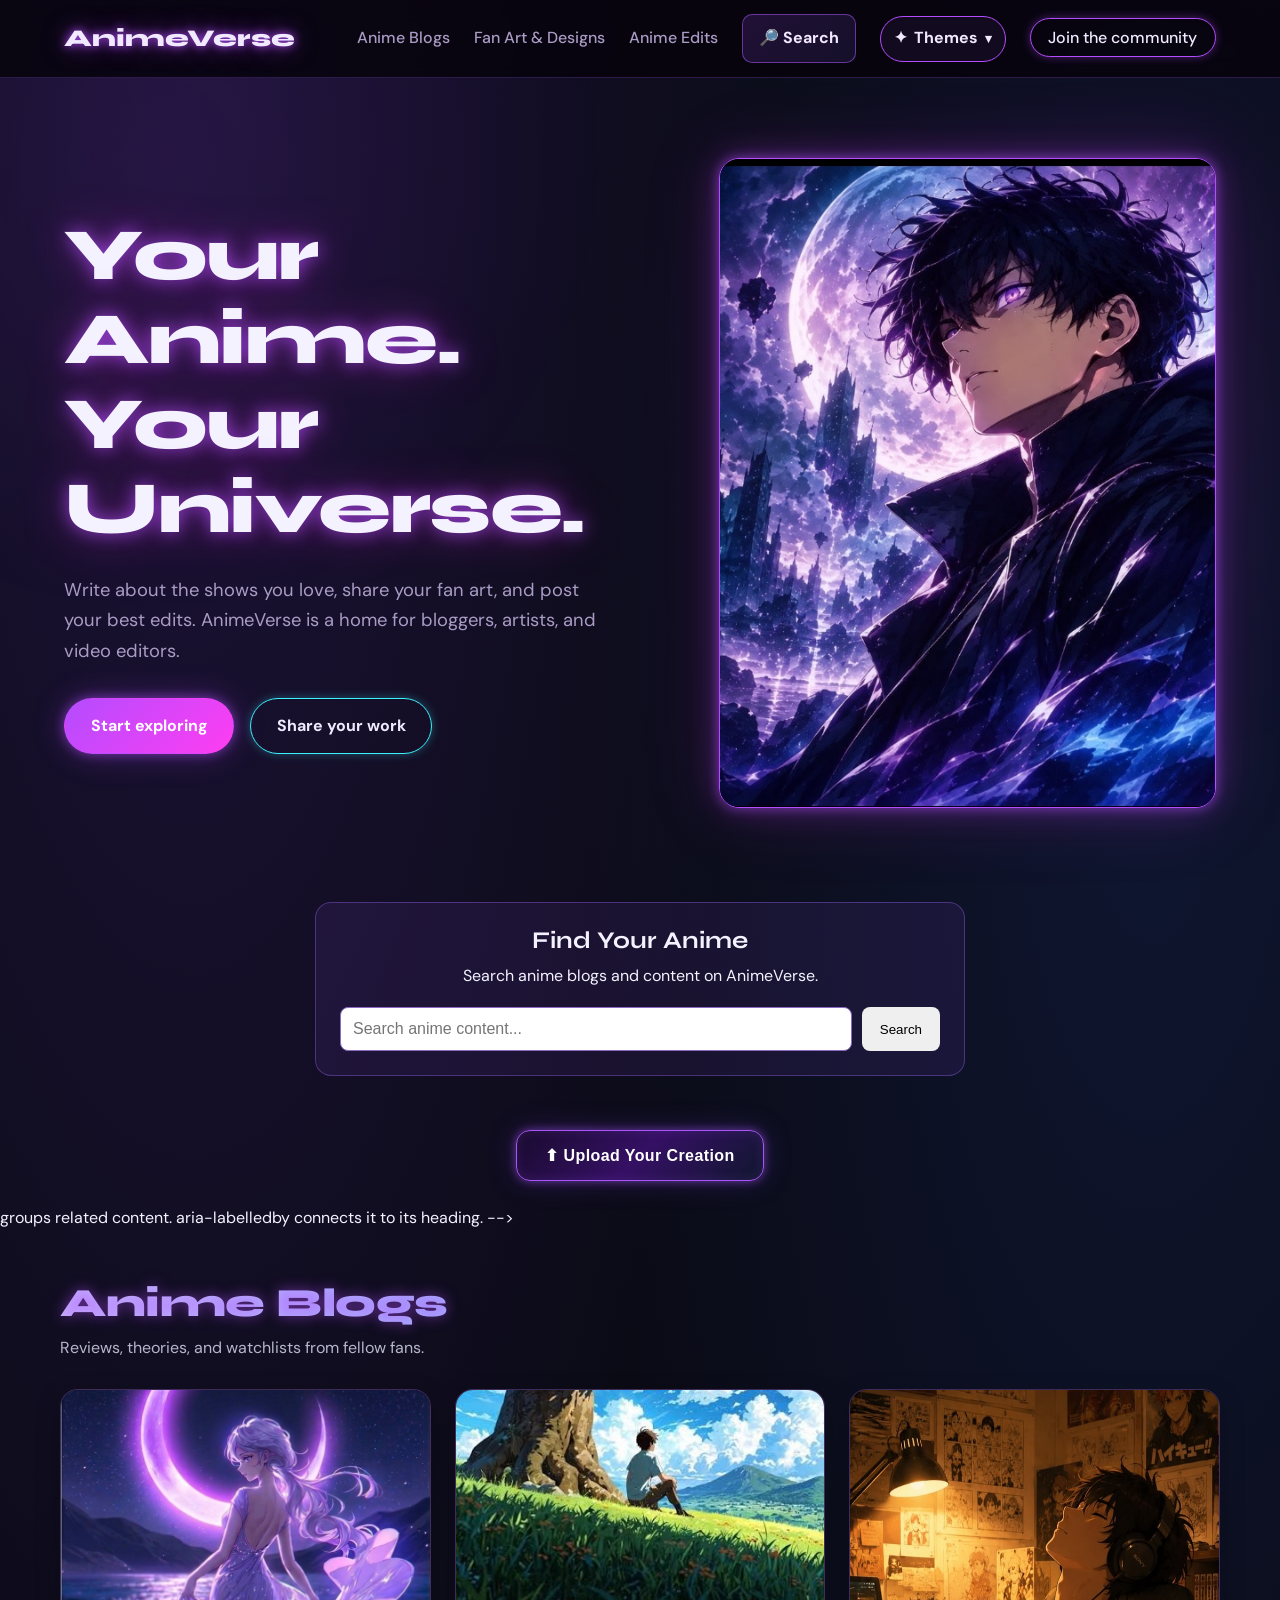
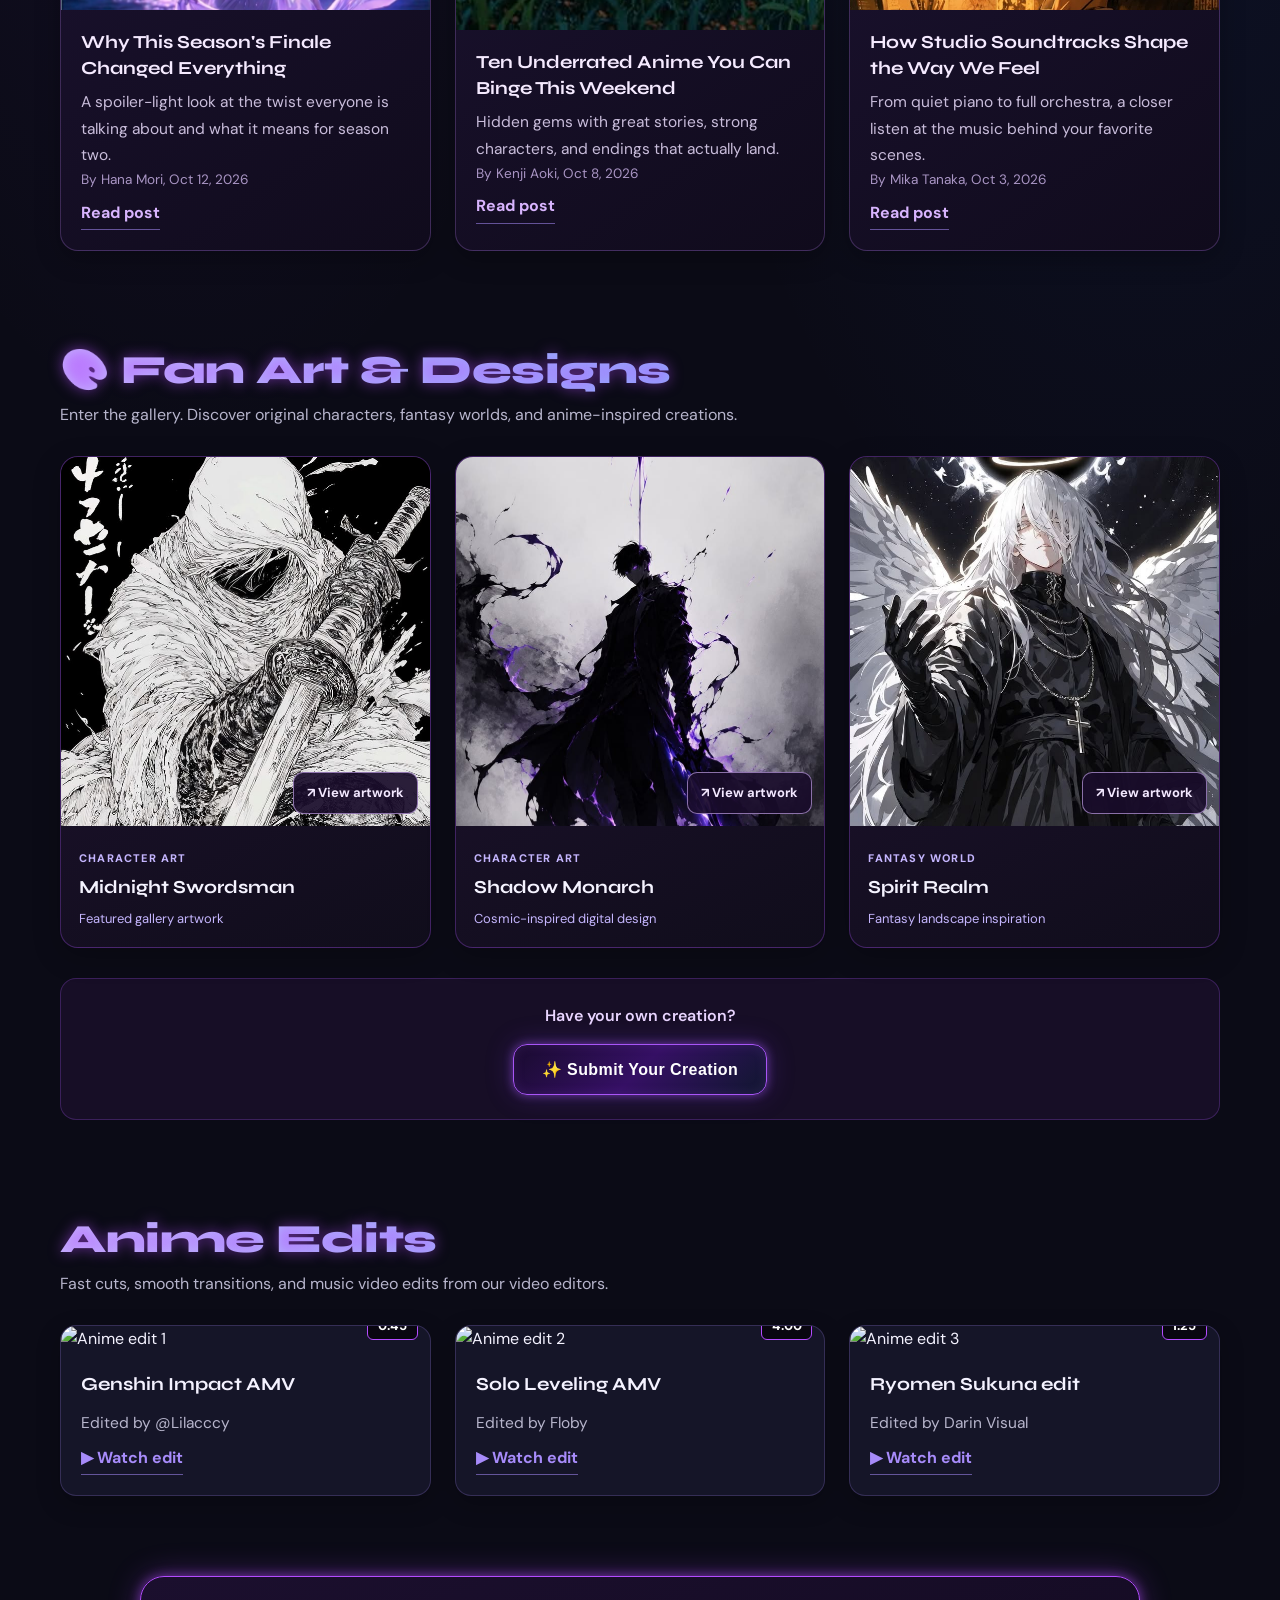
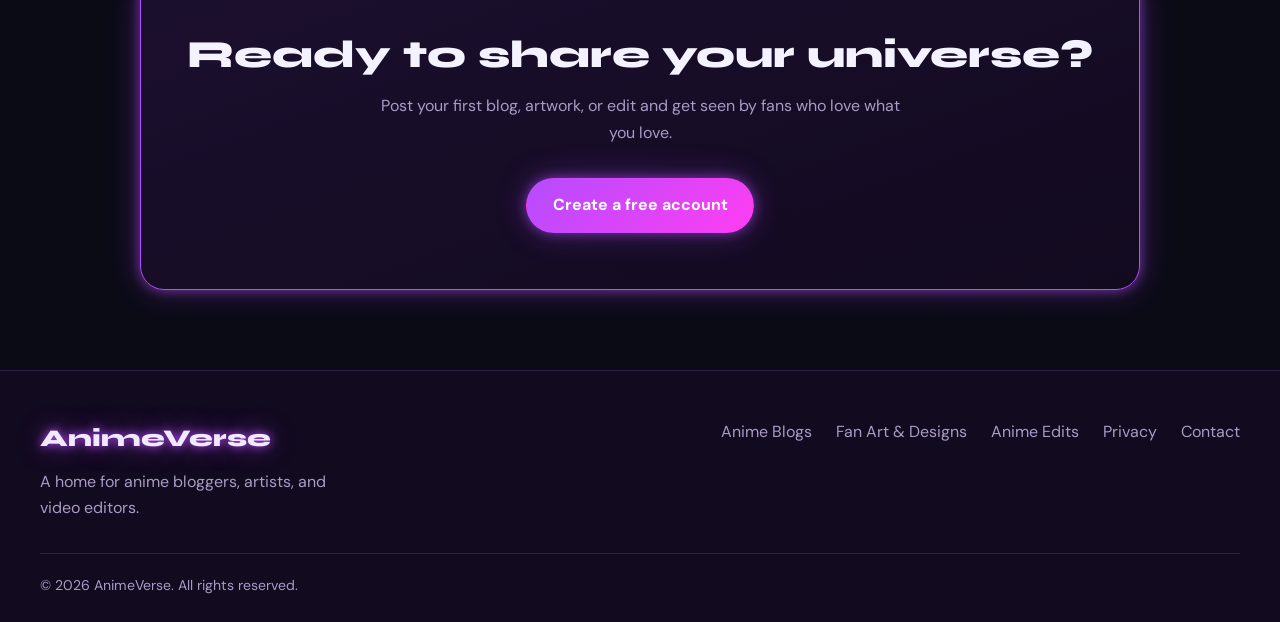
==== commit c99a9f55: "Update index.html" ====
--- a/index.html
+++ b/index.html
@@ -283,36 +283,36 @@
         <article class="card">
           <!-- The wrapper lets us place the duration badge on top of the thumbnail with CSS -->
           <div class="thumbnail">
-            <img src="https://placehold.co/640x360/1a0f2e/c084fc?text=Edit+1" alt="Placeholder thumbnail for edit 1" loading="lazy">
+            <img src="https://i.ytimg.com/vi/KzhvrDjKoe0/hqdefault.jpg" alt="Anime edit 1" loading="lazy">
             <span class="duration">0:45</span>
           </div>
           <div class="card-body">
-            <h3>Rain and Rooftops AMV</h3>
-            <p class="card-meta">Edited by Sora Ito</p>
+            <h3>Genshin Impact  AMV</h3>
+            <p class="card-meta">Edited by @Lilacccy </p>
             <a href="https://youtube.com/shorts/KzhvrDjKoe0" class="card-link" target="_blank" rel="noopener noreferrer">▶ Watch edit</a>
           </div>
         </article>
 
         <article class="card">
           <div class="thumbnail">
-            <img src="https://placehold.co/640x360/1a0f2e/c084fc?text=Edit+2" alt="Placeholder thumbnail for edit 2" loading="lazy">
-            <span class="duration">1:20</span>
-          </div>
-          <div class="card-body">
-            <h3>Fight Scene Slow-Mo Remix</h3>
-            <p class="card-meta">Edited by Daichi Mori</p>
+            <img src="https://i.ytimg.com/vi/cgG7s_JMzw8/hqdefault.jpg" alt="Anime edit 2" loading="lazy">
+            <span class="duration">4:00</span>
+          </div>
+          <div class="card-body">
+            <h3>Solo Leveling AMV</h3>
+            <p class="card-meta">Edited by Floby </p>
             <a href="https://youtu.be/cgG7s_JMzw8" class="card-link" target="_blank" rel="noopener noreferrer">▶ Watch edit</a>
           </div>
         </article>
 
         <article class="card">
           <div class="thumbnail">
-            <img src="https://placehold.co/640x360/1a0f2e/c084fc?text=Edit+3" alt="Placeholder thumbnail for edit 3" loading="lazy">
-            <span class="duration">2:05</span>
-          </div>
-          <div class="card-body">
-            <h3>Opening Theme Tribute</h3>
-            <p class="card-meta">Edited by Aiko Yamada</p>
+            <img src="https://i.ytimg.com/vi/OOFKmfgggvM/hqdefault.jpg" alt="Anime edit 3" loading="lazy">
+            <span class="duration">1:25</span>
+          </div>
+          <div class="card-body">
+            <h3>Ryomen Sukuna edit</h3>
+            <p class="card-meta">Edited by Darin Visual</p>
             <a href="https://youtu.be/OOFKmfgggvM" class="card-link" target="_blank" rel="noopener noreferrer">▶ Watch edit</a>
           </div>
         </article>
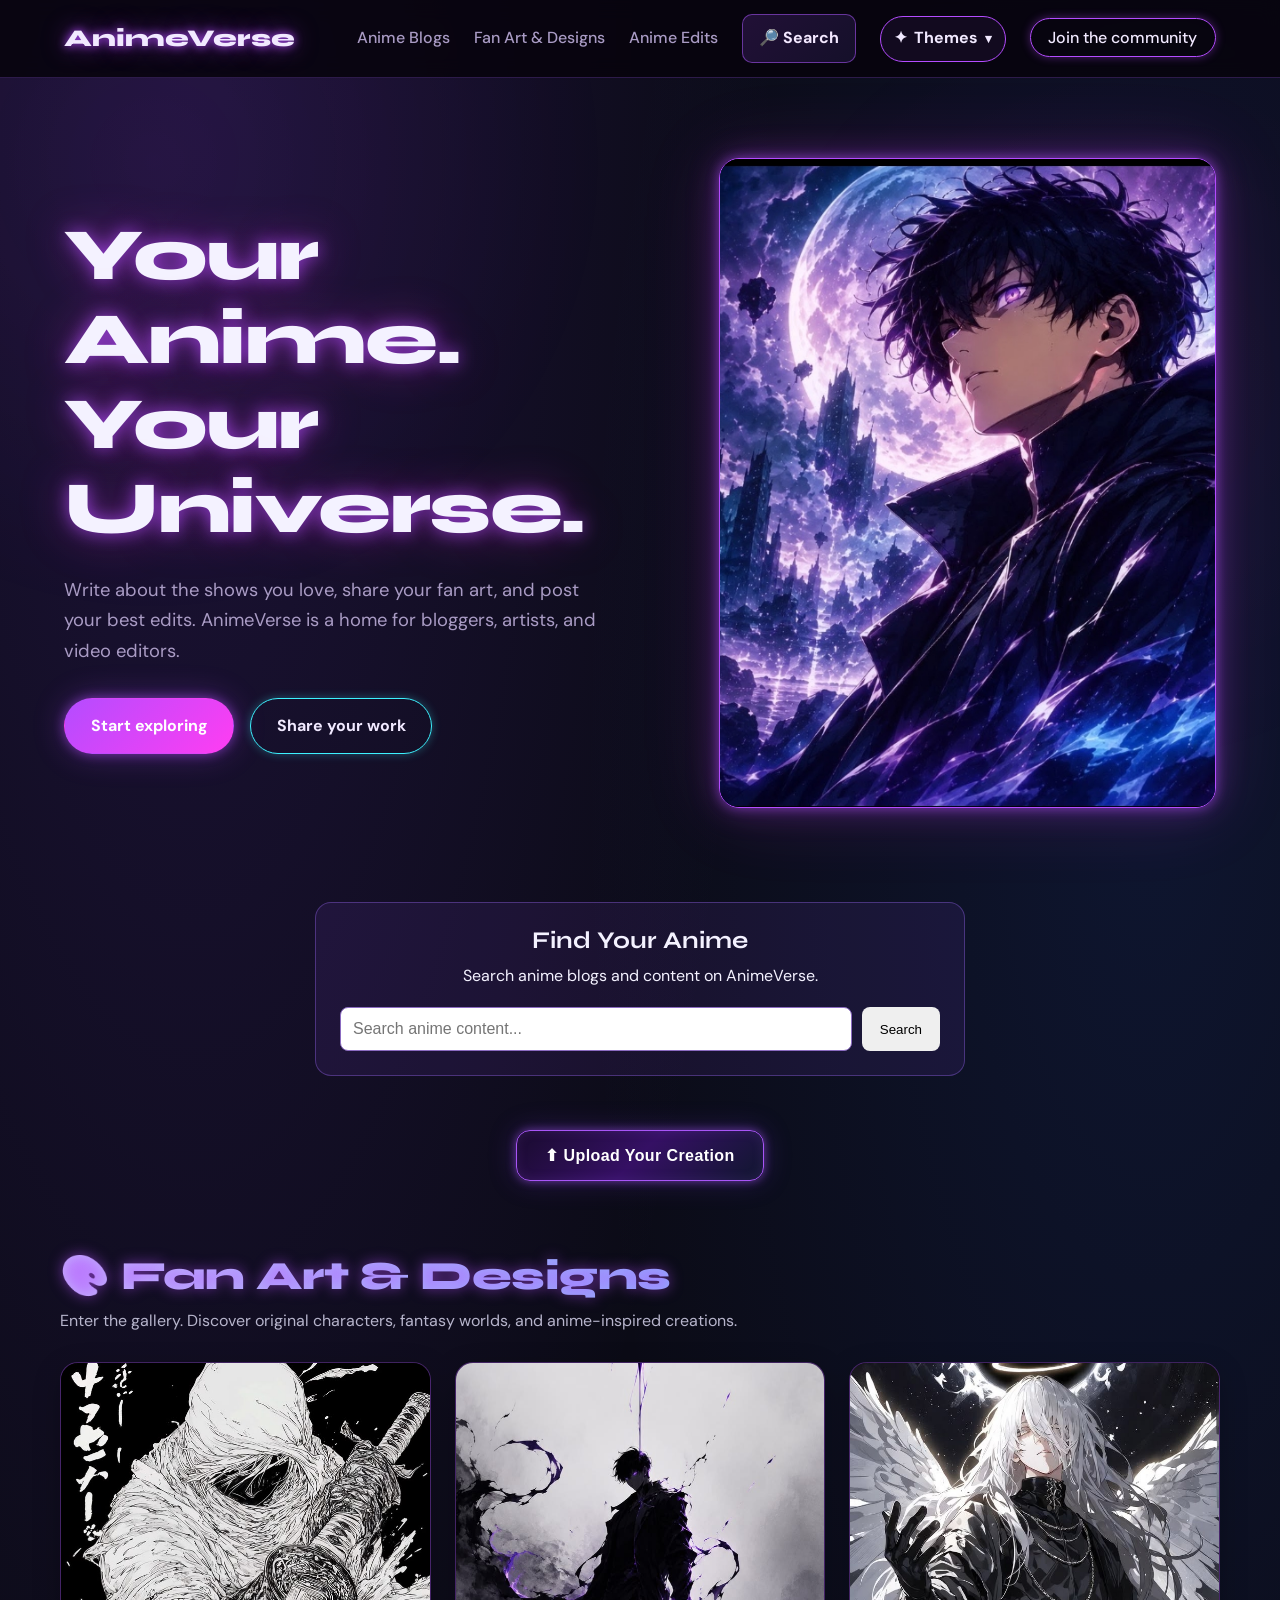
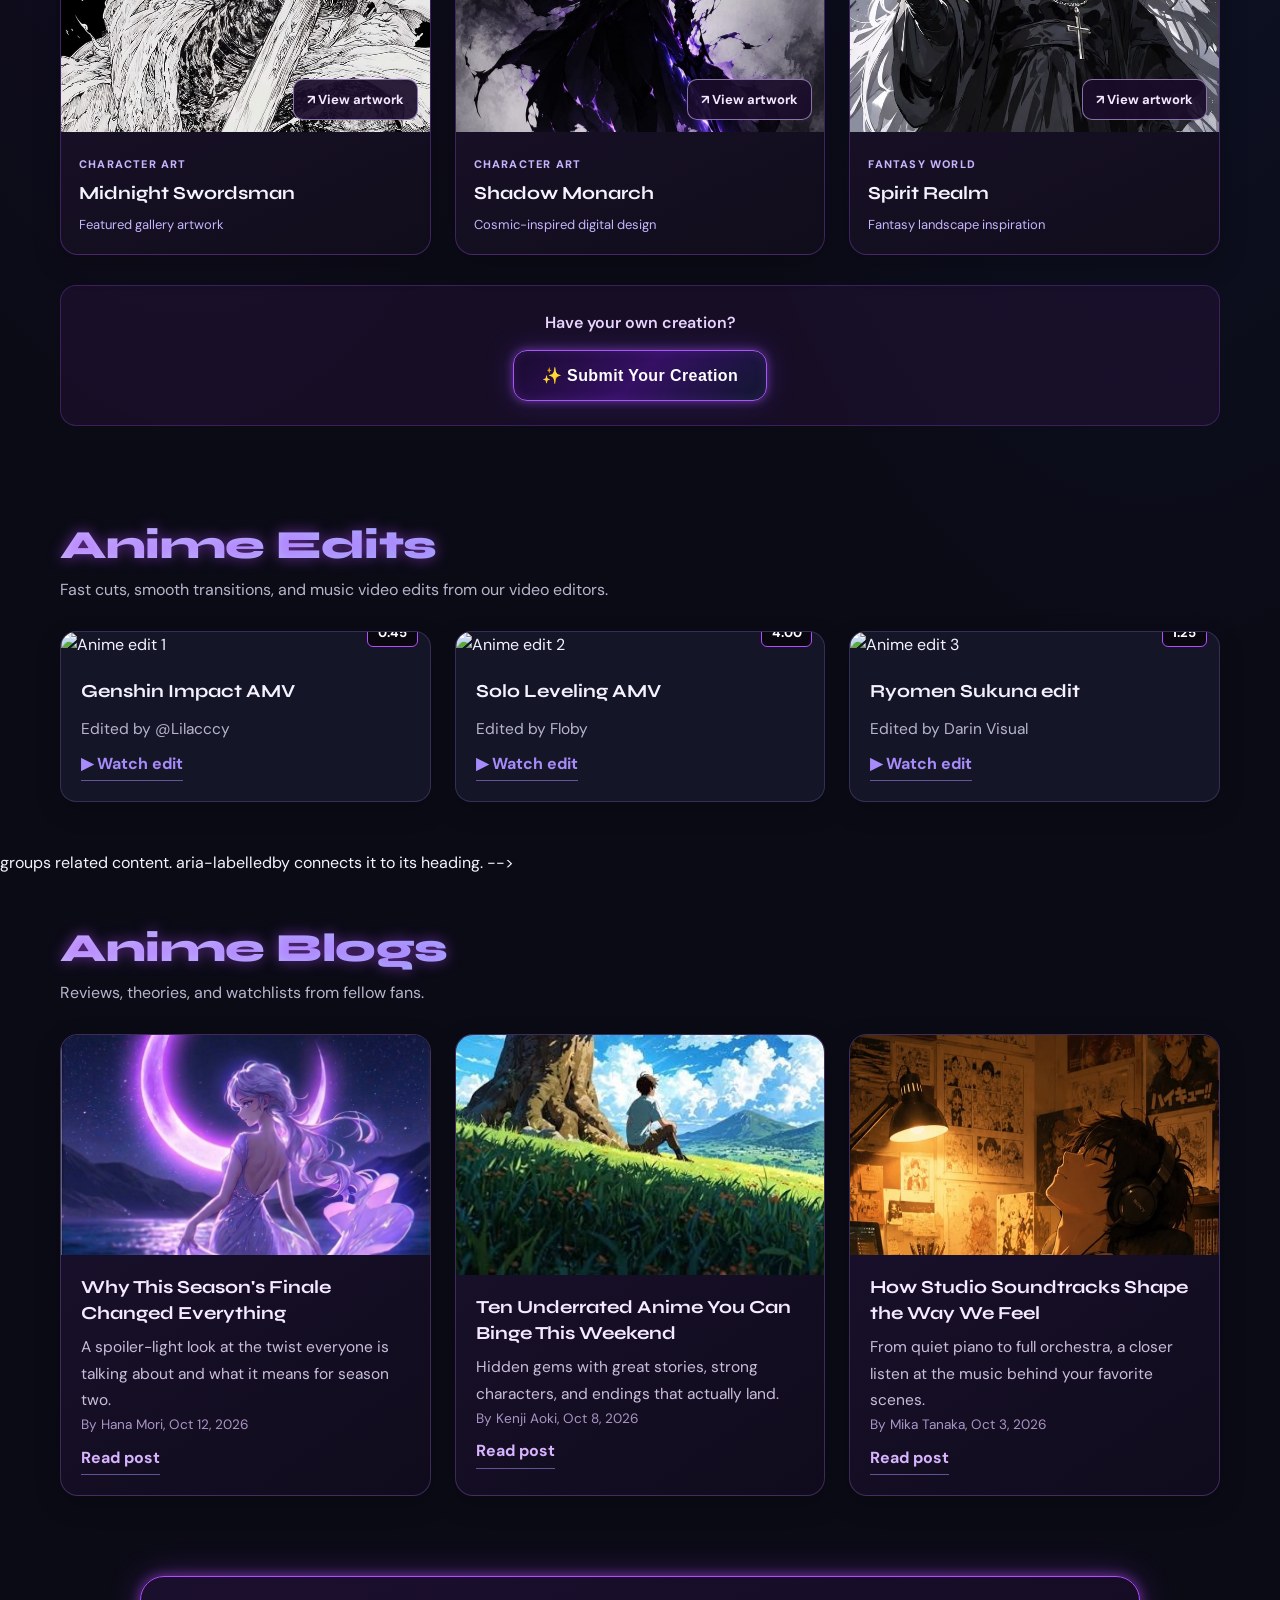
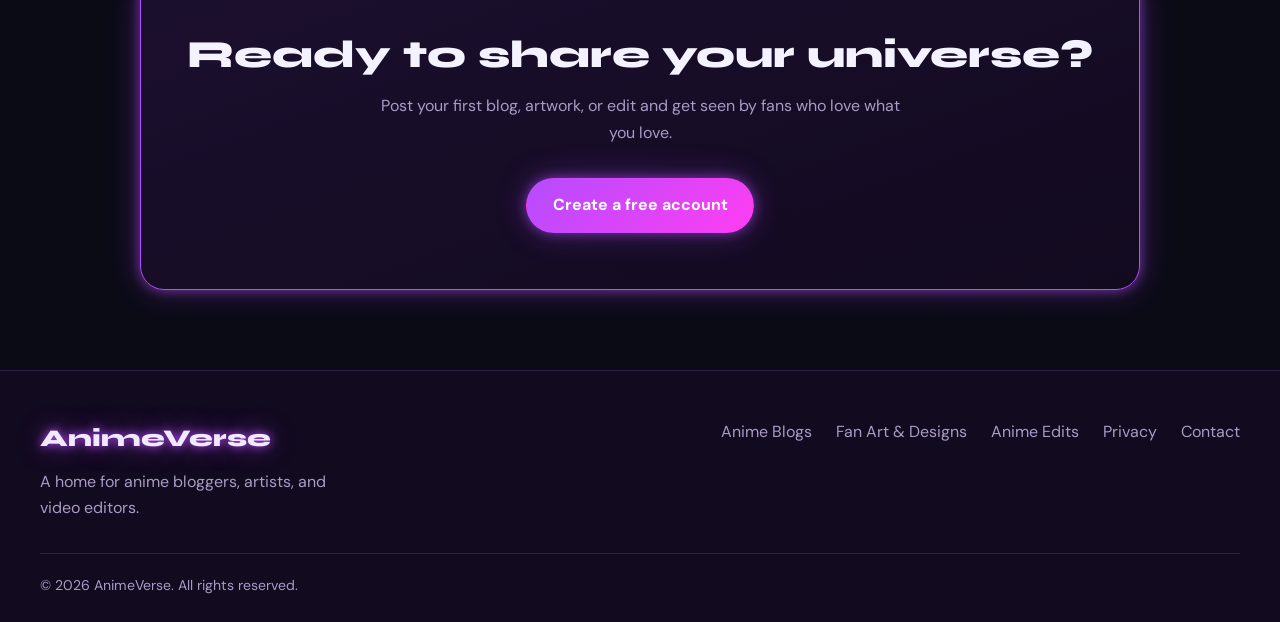
==== commit 20a11cdc: "Update index.html" ====
--- a/index.html
+++ b/index.html
@@ -147,55 +147,6 @@
 <!-- End AnimeVerse Upload Button -->
 
 
-    <!-- ========== ANIME BLOGS SECTION ========== -->
-         <section> groups related content. aria-labelledby connects it to its heading. -->
-    <section class="content-section" id="blogs" aria-labelledby="blogs-title">
-      <div class="section-header">
-        <h2 id="blogs-title">Anime Blogs</h2>
-        <p>Reviews, theories, and watchlists from fellow fans.</p>
-      </div>
-
-      <!-- This grid holds the cards. CSS grid will arrange them in columns -->
-      <div class="card-grid">
-
-        <!-- Each <article> is one blog card. Copy and paste it to add more! -->
-        <article class="card fan-art-card">
-          <img src="blog-finale.jpg" alt="Anime artwork for the season finale blog" loading="lazy">
-          <div class="card-body">
-            <h3>Why This Season's Finale Changed Everything</h3>
-            <p>A spoiler-light look at the twist everyone is talking about and what it means for season two.</p>
-            <p class="card-meta">By Hana Mori, <time datetime="2026-10-12">Oct 12, 2026</time></p>
-            <a href="blog-post-1.html" class="card-link">Read post</a>
-             </div>
-            
-        </article>
-
-        <article class="card fan-art-card">
-          <img src="blog-picks.jpg" alt="Placeholder image for blog post 2" loading="lazy">
-          <div class="card-body">
-            <h3>Ten Underrated Anime You Can Binge This Weekend</h3>
-            <p>Hidden gems with great stories, strong characters, and endings that actually land.</p>
-            <p class="card-meta">By Kenji Aoki, <time datetime="2026-10-08">Oct 8, 2026</time></p>
-            <a href="blog-post-2.html" class="card-link">Read post</a>
-             </div>
-      
-        </article>
-
-        <article class="card fan-art-card">
-          <img src="blog-music.jpg" alt="Placeholder image for blog post 3" loading="lazy">
-          <div class="card-body">
-            <h3>How Studio Soundtracks Shape the Way We Feel</h3>
-            <p>From quiet piano to full orchestra, a closer listen at the music behind your favorite scenes.</p>
-            <p class="card-meta">By Mika Tanaka, <time datetime="2026-10-03">Oct 3, 2026</time></p>
-            <a href="blog-post-3.html" class="card-link">Read post</a>
-             </div>
-          
-        </article>
-
-      </div>
-    </section>
-
-    
         <!-- ========== FAN ART & DESIGNS SECTION ========== -->
 <section class="content-section fan-art-section" id="art" aria-labelledby="art-title">
   <div class="section-header">
@@ -321,6 +272,55 @@
     </section>
 
 
+    <!-- ========== ANIME BLOGS SECTION ========== -->
+         <section> groups related content. aria-labelledby connects it to its heading. -->
+    <section class="content-section" id="blogs" aria-labelledby="blogs-title">
+      <div class="section-header">
+        <h2 id="blogs-title">Anime Blogs</h2>
+        <p>Reviews, theories, and watchlists from fellow fans.</p>
+      </div>
+
+      <!-- This grid holds the cards. CSS grid will arrange them in columns -->
+      <div class="card-grid">
+
+        <!-- Each <article> is one blog card. Copy and paste it to add more! -->
+        <article class="card fan-art-card">
+          <img src="blog-finale.jpg" alt="Anime artwork for the season finale blog" loading="lazy">
+          <div class="card-body">
+            <h3>Why This Season's Finale Changed Everything</h3>
+            <p>A spoiler-light look at the twist everyone is talking about and what it means for season two.</p>
+            <p class="card-meta">By Hana Mori, <time datetime="2026-10-12">Oct 12, 2026</time></p>
+            <a href="blog-post-1.html" class="card-link">Read post</a>
+             </div>
+            
+        </article>
+
+        <article class="card fan-art-card">
+          <img src="blog-picks.jpg" alt="Placeholder image for blog post 2" loading="lazy">
+          <div class="card-body">
+            <h3>Ten Underrated Anime You Can Binge This Weekend</h3>
+            <p>Hidden gems with great stories, strong characters, and endings that actually land.</p>
+            <p class="card-meta">By Kenji Aoki, <time datetime="2026-10-08">Oct 8, 2026</time></p>
+            <a href="blog-post-2.html" class="card-link">Read post</a>
+             </div>
+      
+        </article>
+
+        <article class="card fan-art-card">
+          <img src="blog-music.jpg" alt="Placeholder image for blog post 3" loading="lazy">
+          <div class="card-body">
+            <h3>How Studio Soundtracks Shape the Way We Feel</h3>
+            <p>From quiet piano to full orchestra, a closer listen at the music behind your favorite scenes.</p>
+            <p class="card-meta">By Mika Tanaka, <time datetime="2026-10-03">Oct 3, 2026</time></p>
+            <a href="blog-post-3.html" class="card-link">Read post</a>
+             </div>
+          
+        </article>
+
+      </div>
+    </section>
+ 
+
     <!-- ========== JOIN SECTION ==========
          A simple call-to-action near the bottom of the page. -->
     <section class="join" id="join" aria-labelledby="join-title">
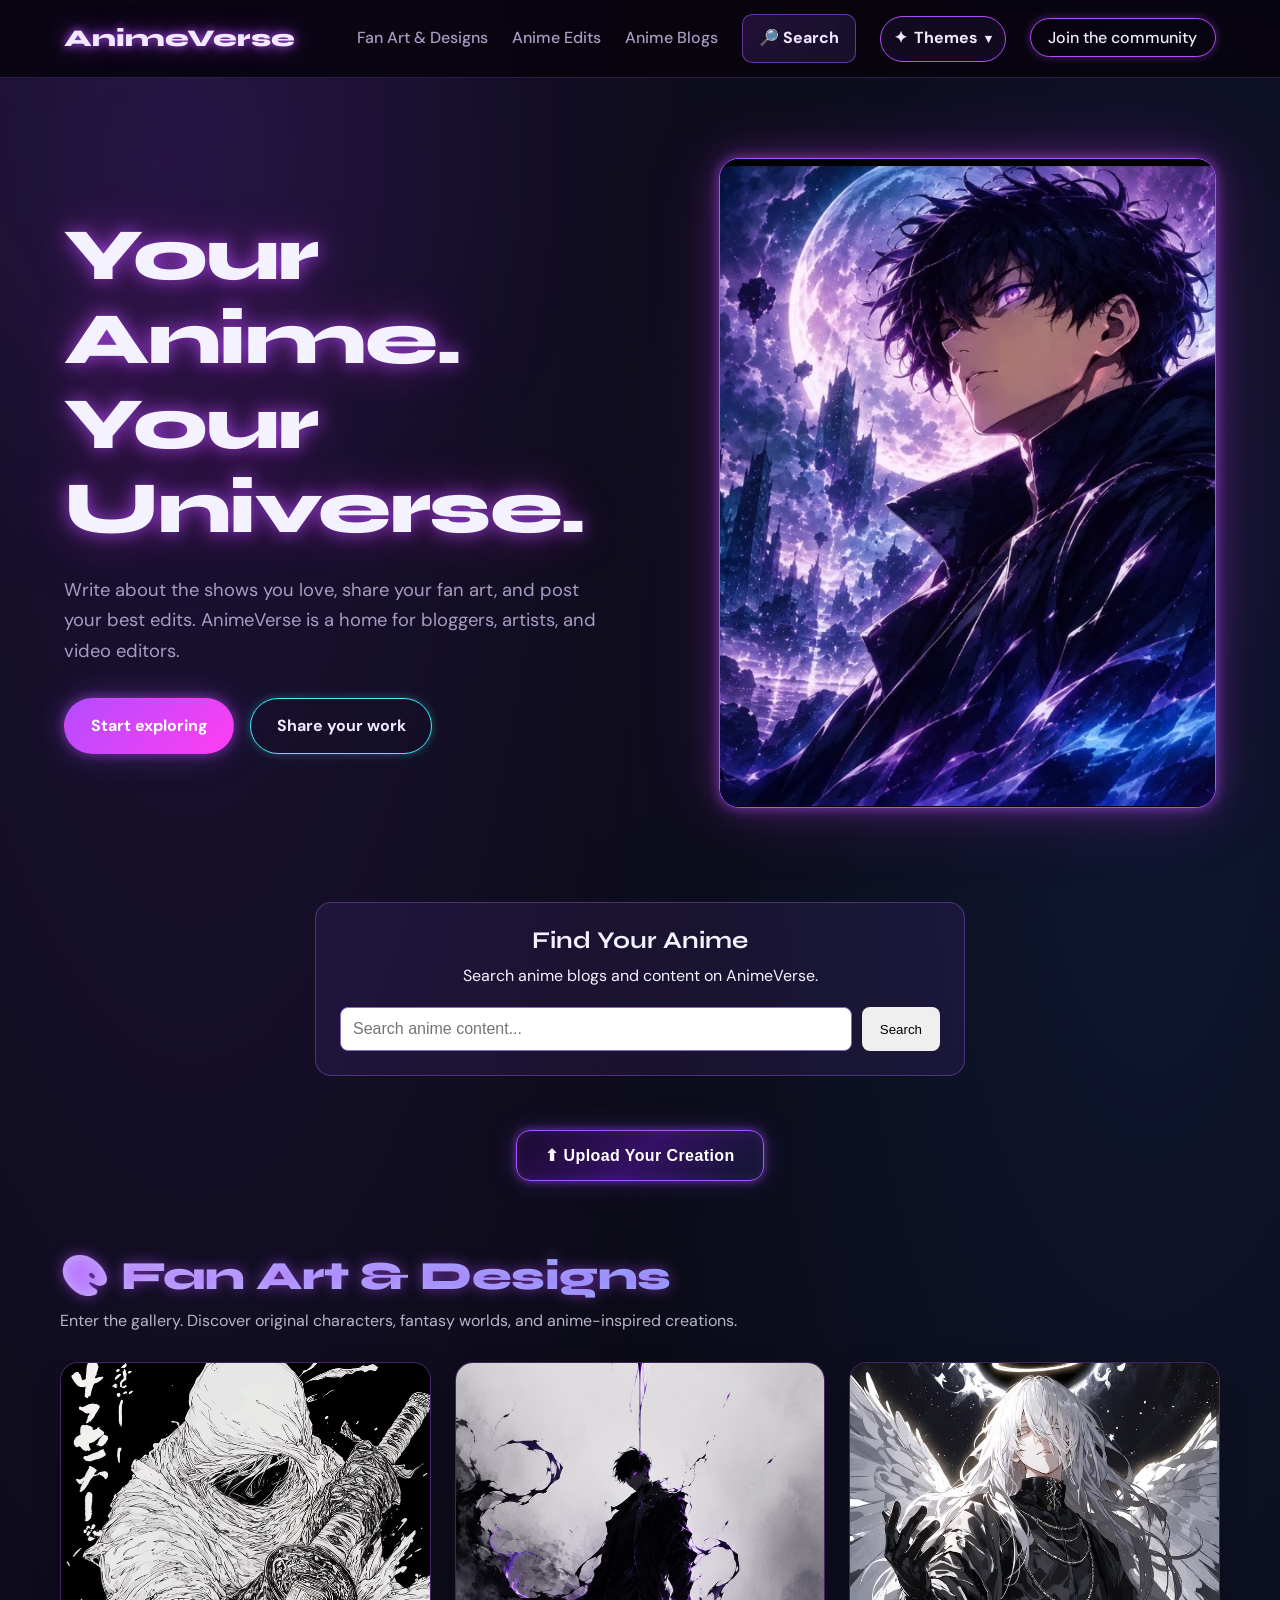
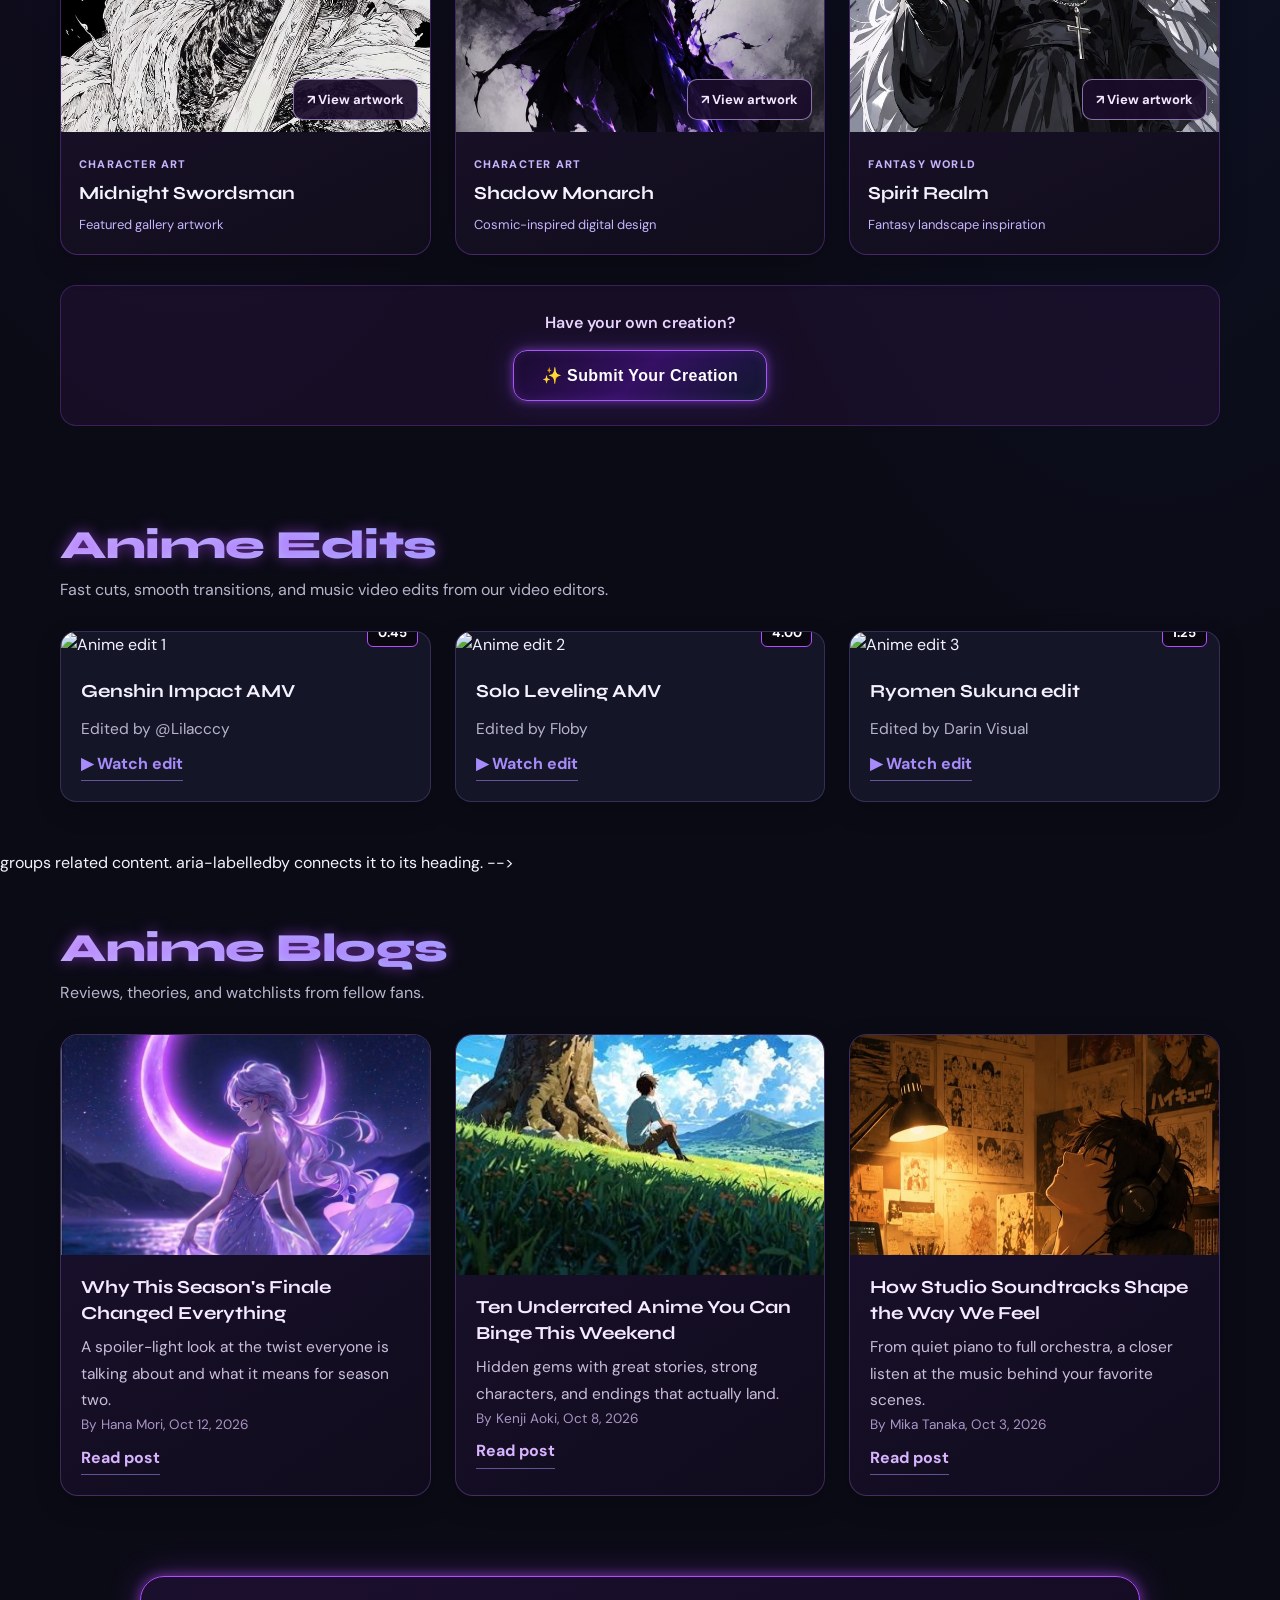
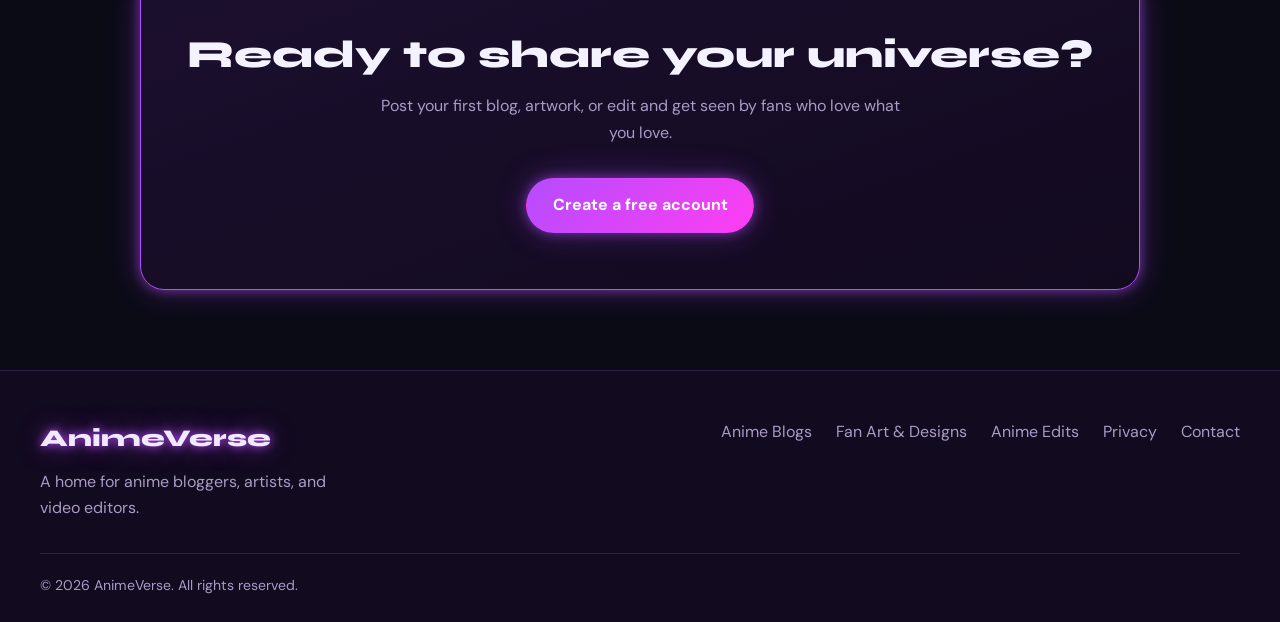
==== commit 4c68150e: "Update index.html" ====
--- a/index.html
+++ b/index.html
@@ -45,9 +45,9 @@
 
       <!-- The navigation links. Each href points to a section id lower on the page -->
       <ul class="nav-links" id="navLinks">
-        <li><a href="#blogs">Anime Blogs</a></li>
         <li><a href="#art">Fan Art &amp; Designs</a></li>
         <li><a href="#edits">Anime Edits</a></li>
+        <li><a href="#blogs">Anime Blogs</a></li>
         <li><a href="#animeverse-search-section" id="navSearchLink">🔎 Search</a></li>
         <li class="theme-picker">
           <button class="theme-toggle" id="themeToggle" type="button"
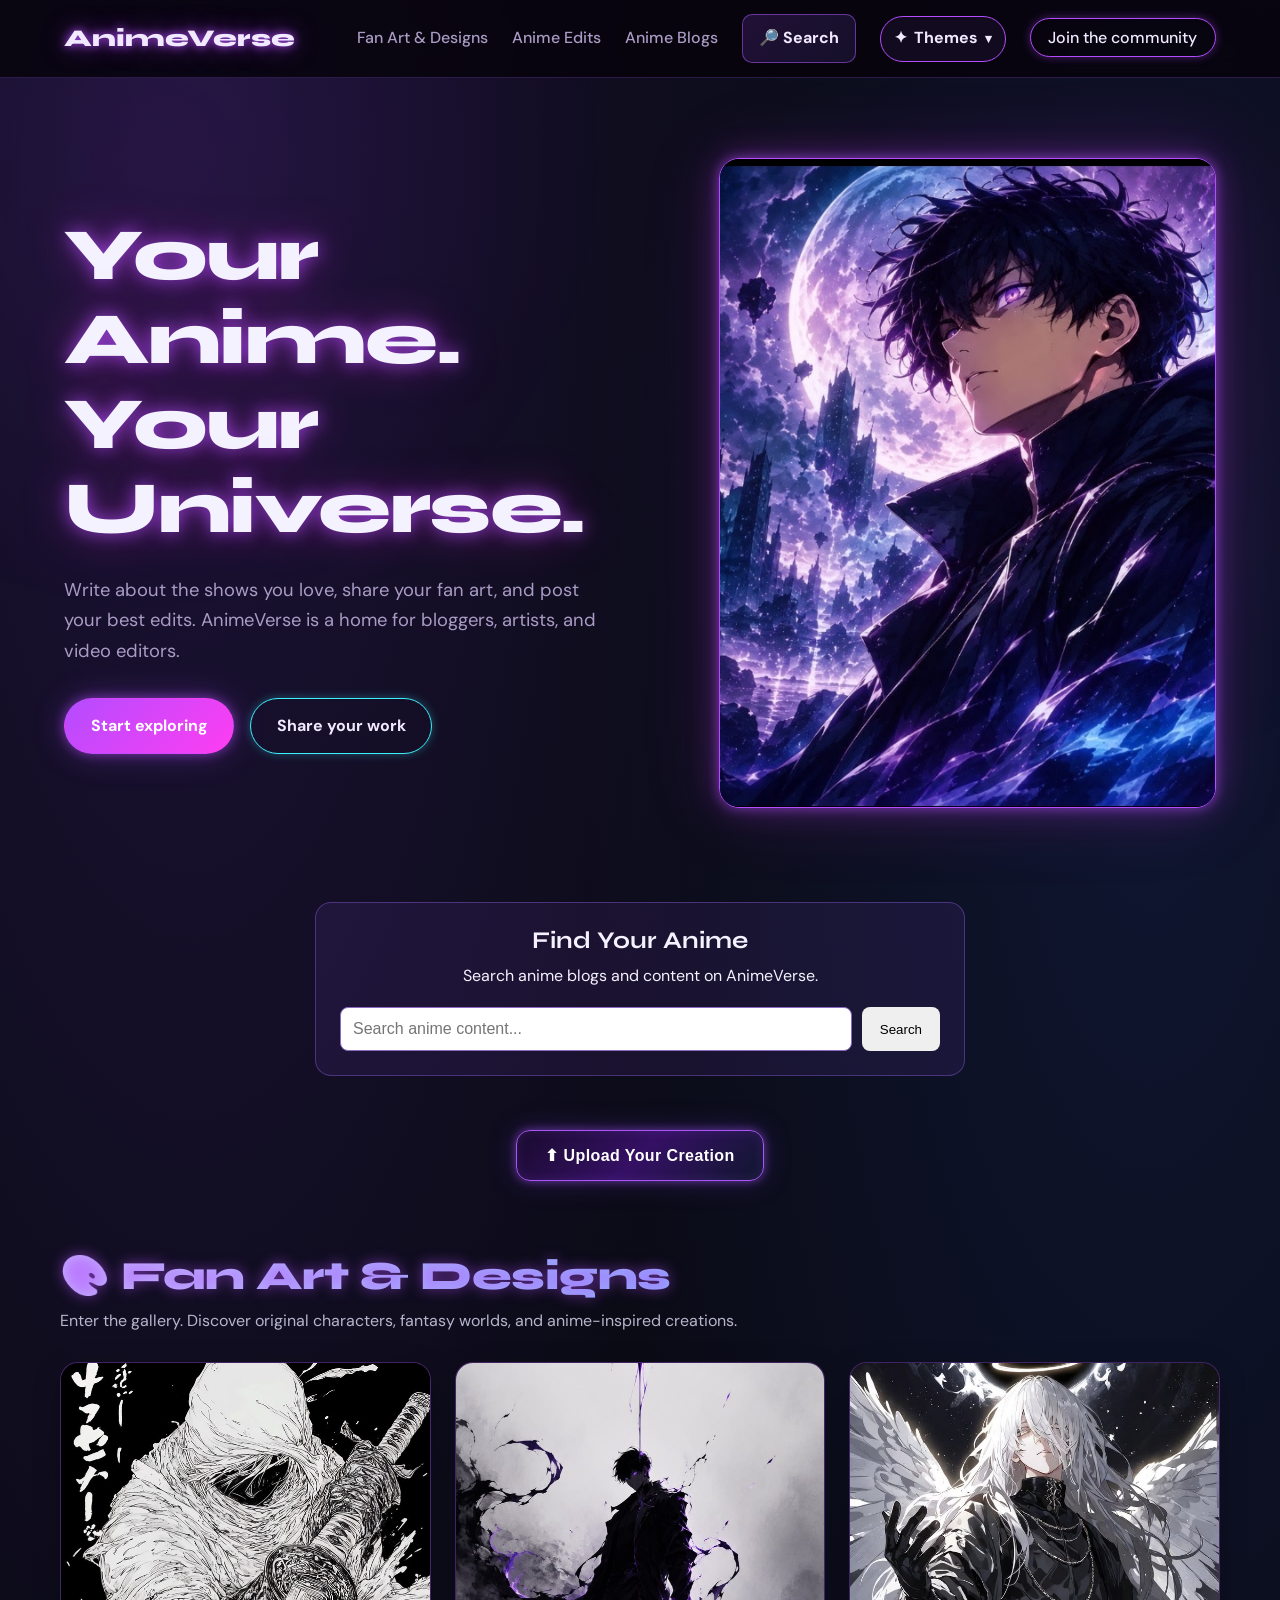
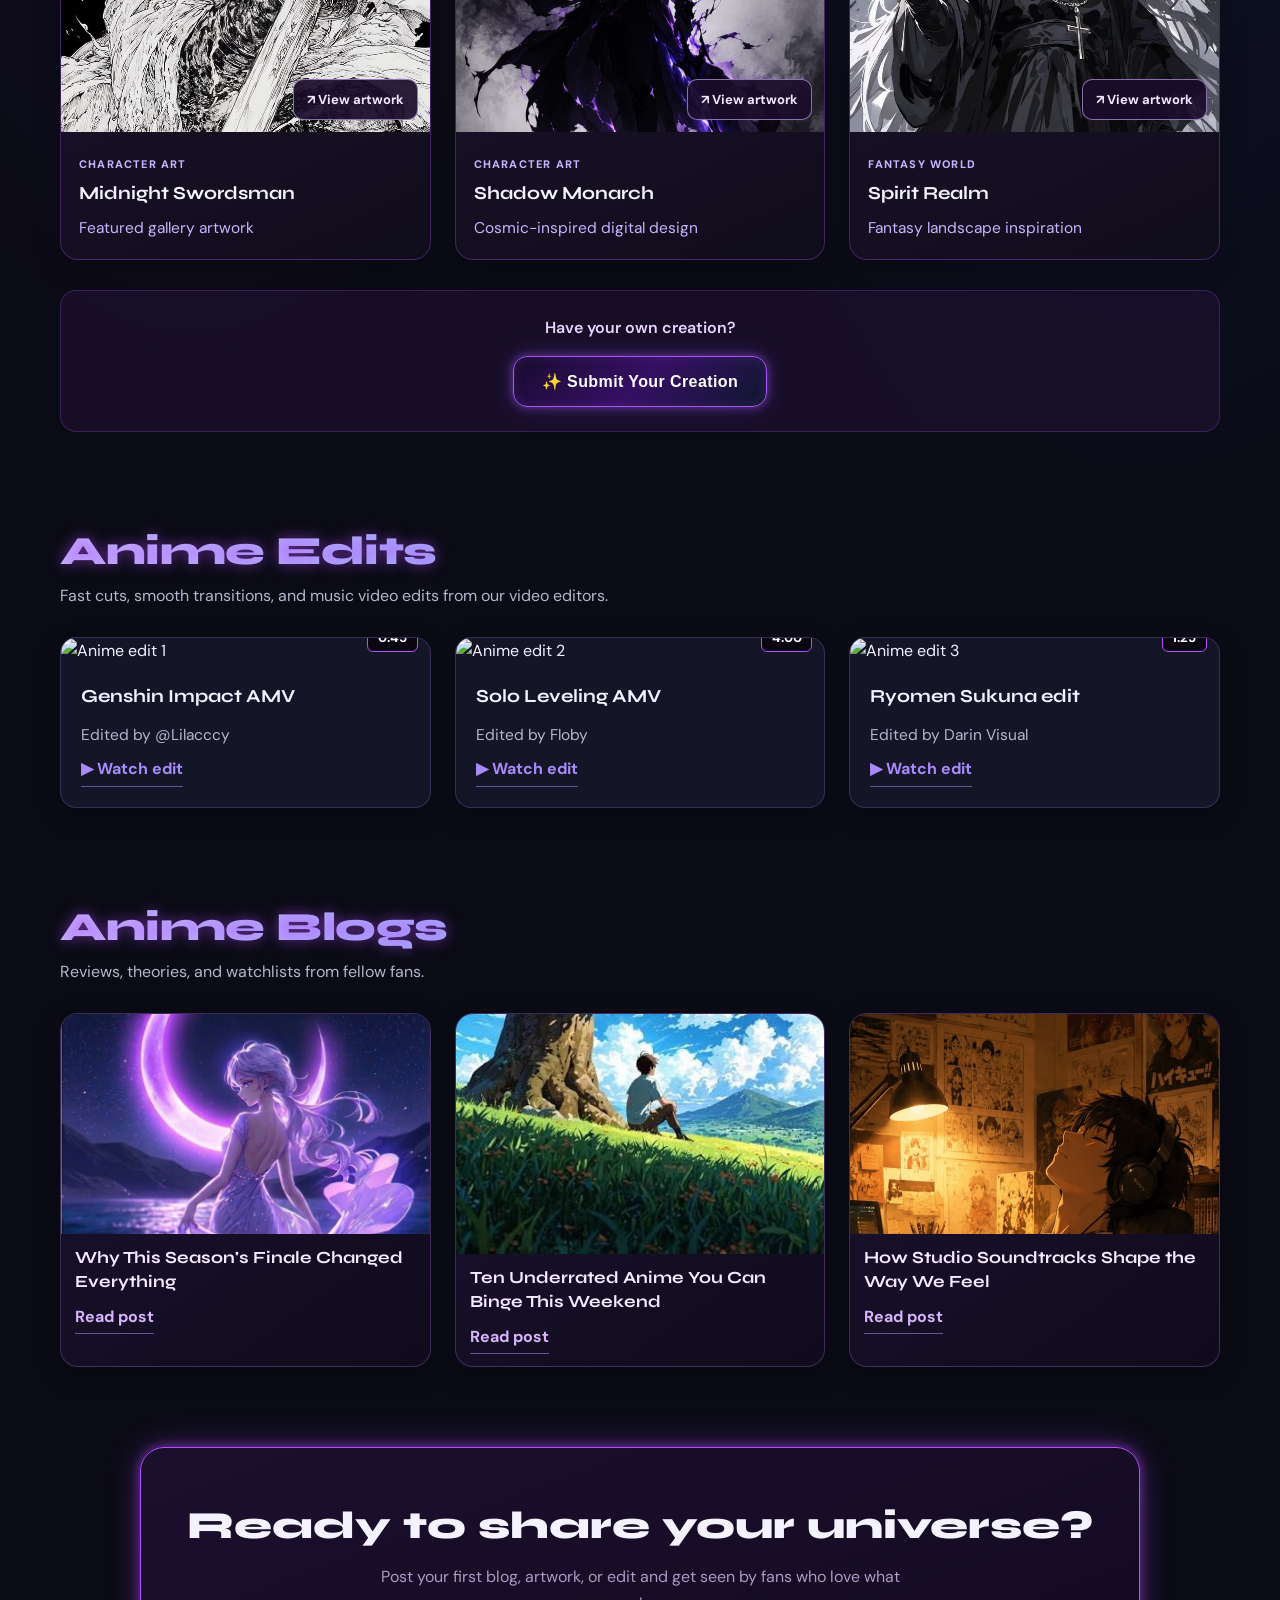
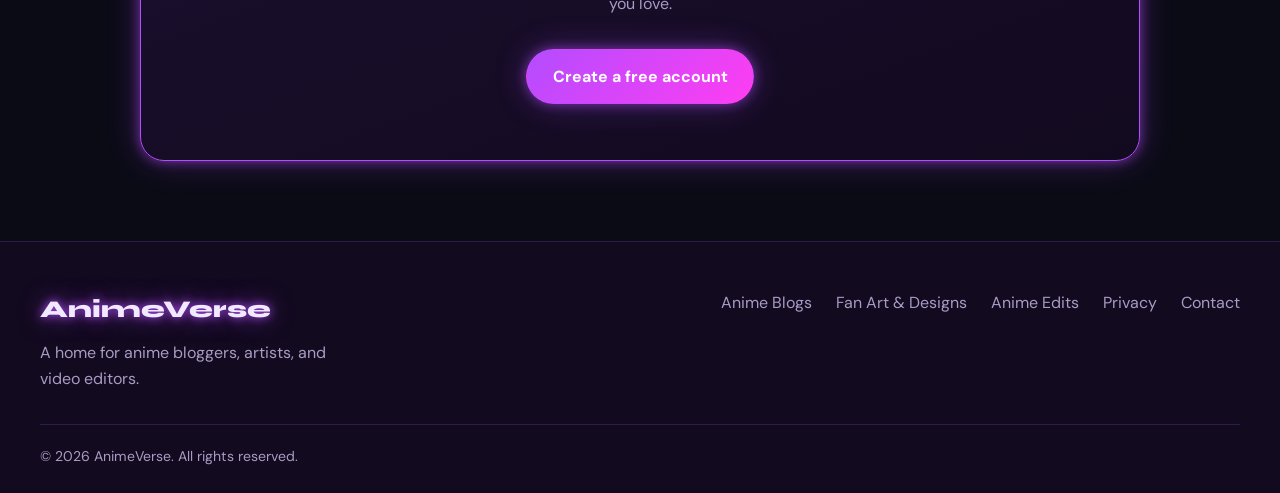
==== commit 7c73d7ee: "Update index.html" ====
--- a/index.html
+++ b/index.html
@@ -273,7 +273,6 @@
 
 
     <!-- ========== ANIME BLOGS SECTION ========== -->
-         <section> groups related content. aria-labelledby connects it to its heading. -->
     <section class="content-section" id="blogs" aria-labelledby="blogs-title">
       <div class="section-header">
         <h2 id="blogs-title">Anime Blogs</h2>
--- a/style.css
+++ b/style.css
@@ -1412,3 +1412,180 @@
 }
 
 /* ===== End Horizontal Blog Carousel ===== */
+/* ===== AnimeVerse: Compact Horizontal Card Rows ===== */
+
+/* Make content cards smaller and swipeable */
+.content-section .card-grid,
+.fan-art-section .fan-art-grid {
+  display: flex;
+  flex-wrap: nowrap;
+  gap: 16px;
+  overflow-x: auto;
+  overflow-y: hidden;
+  padding: 10px 4px 20px;
+  scroll-snap-type: x mandatory;
+  -webkit-overflow-scrolling: touch;
+  overscroll-behavior-x: contain;
+}
+
+/* Compact cards */
+.content-section .card-grid > .card,
+.fan-art-section .fan-art-grid > .fan-art-card {
+  flex: 0 0 220px;
+  min-width: 0;
+  scroll-snap-align: start;
+}
+
+/* Smaller images */
+.content-section .card > img,
+.content-section .card .thumbnail img {
+  width: 100%;
+  height: 140px;
+  object-fit: cover;
+}
+
+/* Compact card text and spacing */
+.content-section .card-body {
+  padding: 12px;
+}
+
+.content-section .card-body h3 {
+  font-size: 1rem;
+  line-height: 1.35;
+}
+
+.content-section .card-body p {
+  font-size: 0.88rem;
+  line-height: 1.5;
+}
+
+/* Smaller fan-art cards */
+.fan-art-section .fan-art-card .fan-art-image-link {
+  aspect-ratio: 4 / 3;
+}
+
+/* Scrollbar styling */
+.content-section .card-grid::-webkit-scrollbar,
+.fan-art-section .fan-art-grid::-webkit-scrollbar {
+  height: 6px;
+}
+
+.content-section .card-grid::-webkit-scrollbar-thumb,
+.fan-art-section .fan-art-grid::-webkit-scrollbar-thumb {
+  background: #a78bfa;
+  border-radius: 20px;
+}
+
+/* Smaller cards on phones */
+@media (max-width: 600px) {
+  .content-section .card-grid > .card,
+  .fan-art-section .fan-art-grid > .fan-art-card {
+    flex-basis: 175px;
+  }
+
+  .content-section .card > img,
+  .content-section .card .thumbnail img {
+    height: 115px;
+  }
+
+  .content-section .card-body {
+    padding: 10px;
+  }
+}
+
+/* ===== End Compact Horizontal Card Rows ===== */
+
+/* ===== Restore Original Desktop Card Layout ===== */
+
+@media (min-width: 701px) {
+  .content-section .card-grid {
+    display: grid;
+    grid-template-columns: repeat(auto-fit, minmax(280px, 1fr));
+    gap: 24px;
+    overflow: visible;
+    padding: 0;
+    scroll-snap-type: none;
+  }
+
+  .content-section .card-grid > .card {
+    flex: initial;
+    min-width: 0;
+    scroll-snap-align: none;
+  }
+
+  .content-section .card > img,
+  .content-section .card .thumbnail img {
+    height: auto;
+  }
+
+  #blogs .card > img {
+    height: 220px;
+  }
+
+  #blogs .card:nth-child(2) > img {
+    height: 240px;
+  }
+
+  .content-section .card-body {
+    padding: 20px;
+  }
+
+  .content-section .card-body h3 {
+    font-size: 1.15rem;
+    line-height: 1.4;
+  }
+
+  .content-section .card-body p {
+    font-size: 0.97rem;
+    line-height: 1.7;
+  }
+
+  .fan-art-section .fan-art-grid {
+    display: grid;
+    grid-template-columns: repeat(auto-fit, minmax(280px, 1fr));
+    gap: 24px;
+    overflow: visible;
+    padding: 0;
+    scroll-snap-type: none;
+  }
+
+  .fan-art-section .fan-art-grid > .fan-art-card {
+    flex: initial;
+    min-width: 0;
+    scroll-snap-align: none;
+  }
+
+  .fan-art-section .fan-art-card .fan-art-image-link {
+    aspect-ratio: 1 / 1;
+  }
+
+  .fan-art-card .card-body {
+    padding: 18px;
+  }
+}
+
+/* ===== End Desktop Restoration ===== */
+
+/* ===== Minimal Anime Blog Cards ===== */
+
+#blogs .card-body {
+  padding: 12px 14px;
+}
+
+#blogs .card-body p,
+#blogs .card-body .card-meta {
+  display: none;
+}
+
+#blogs .card-body .card-link {
+  display: inline-block;
+  margin-top: 10px;
+}
+
+#blogs .card-body h3 {
+  margin: 0;
+  font-size: 17px;
+  line-height: 1.4;
+}
+
+/* ===== End Minimal Anime Blog Cards ===== */
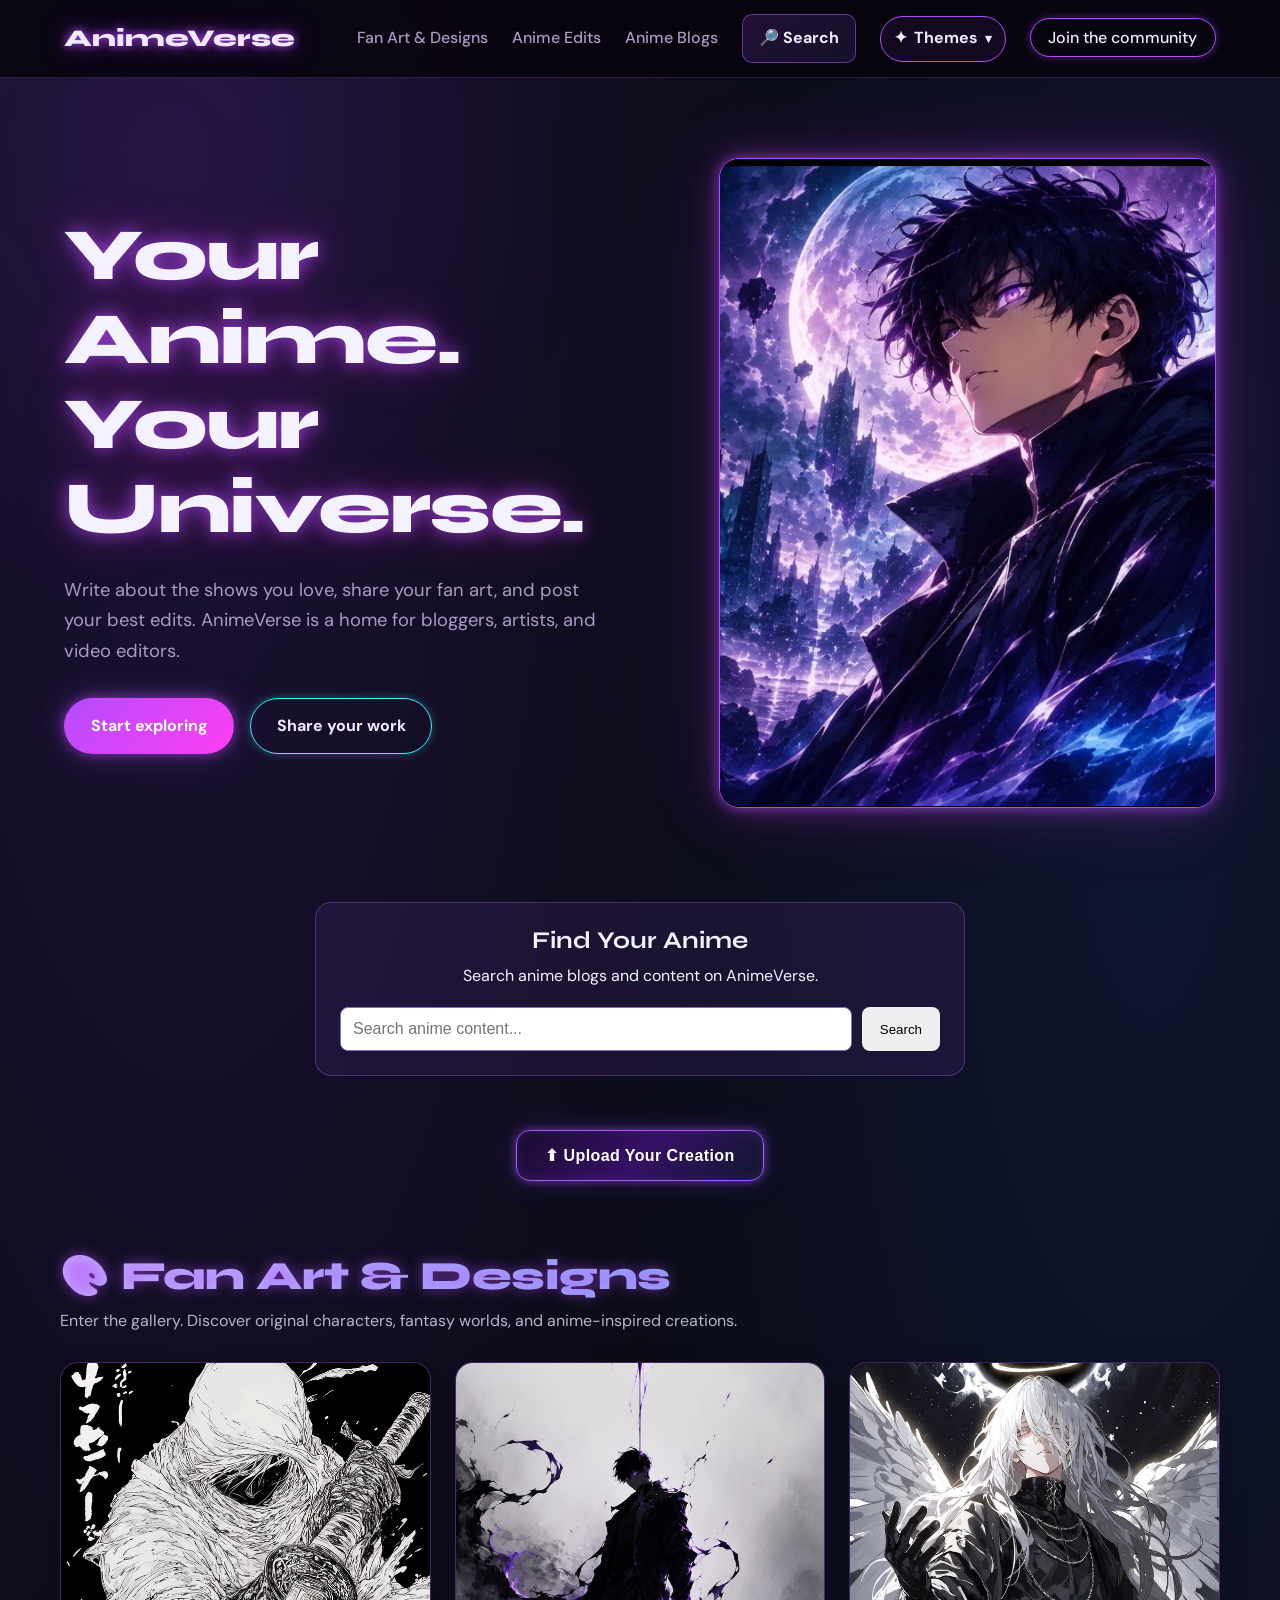
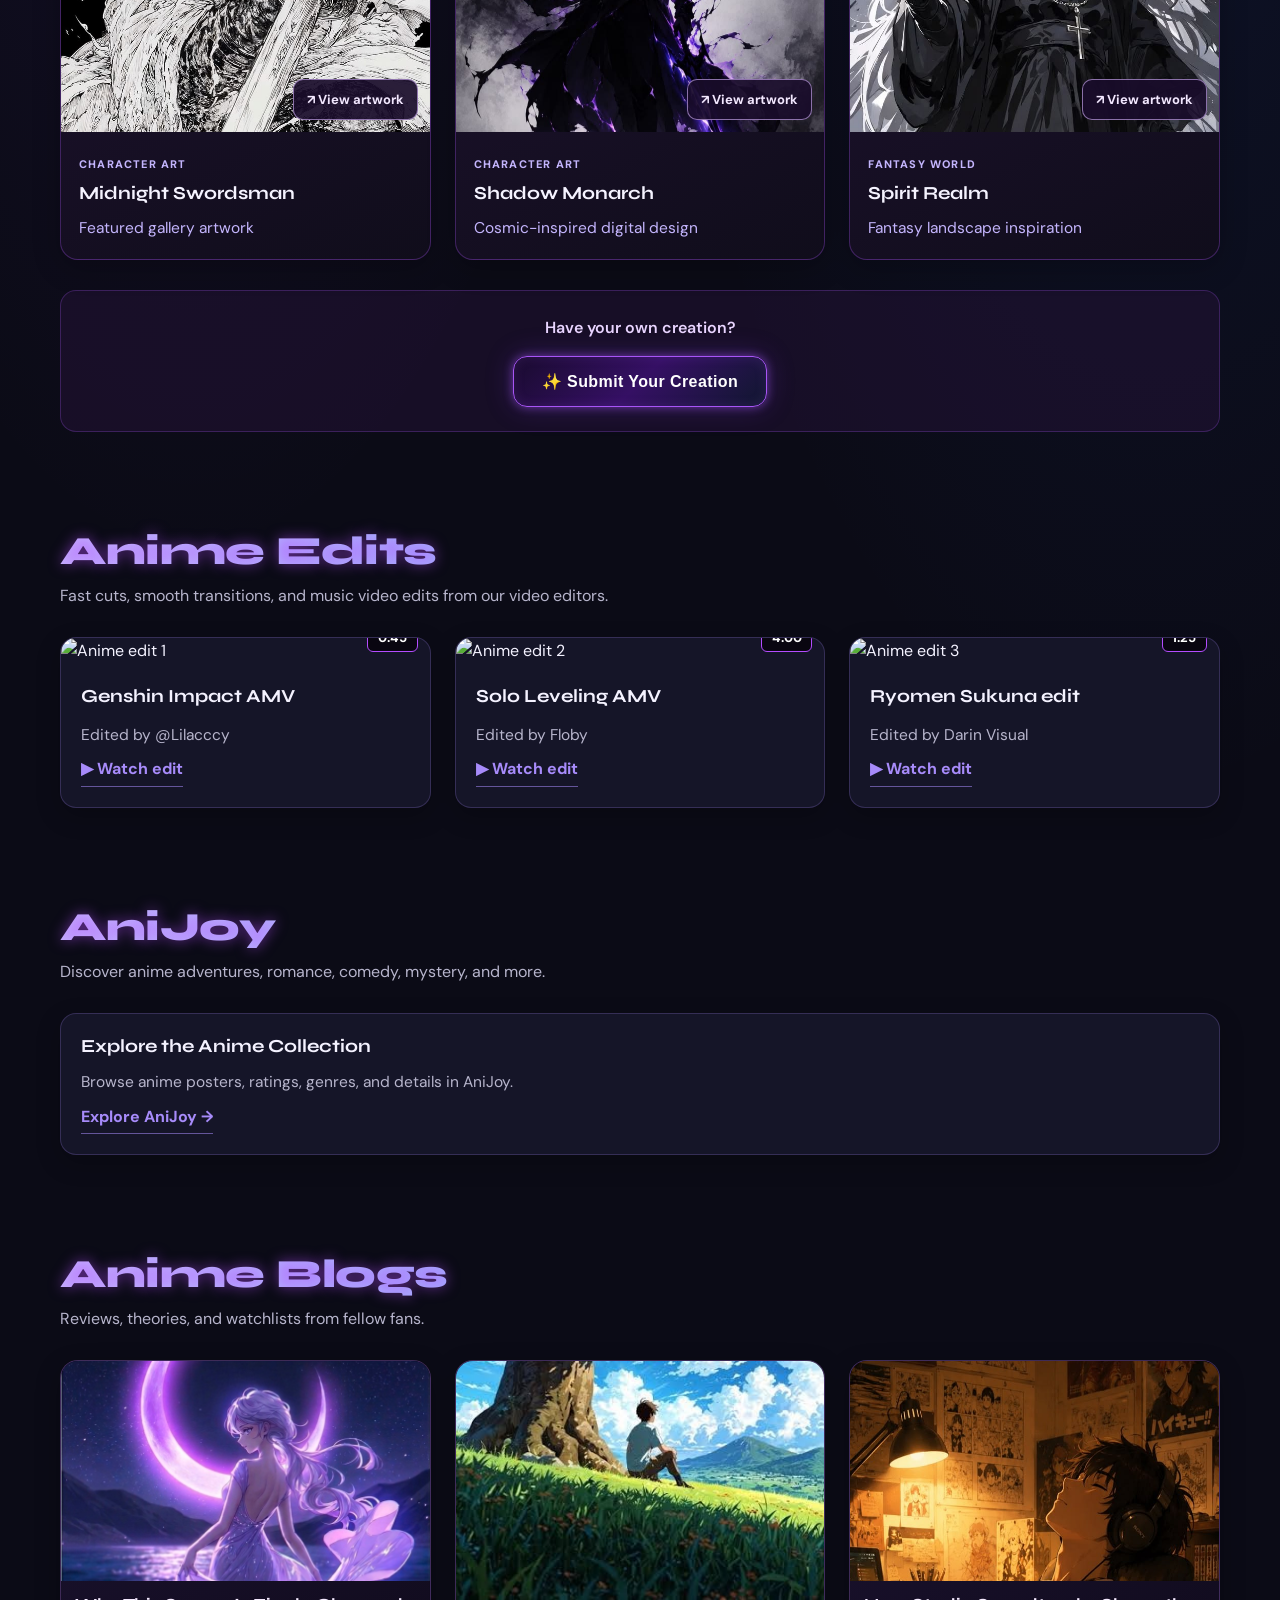
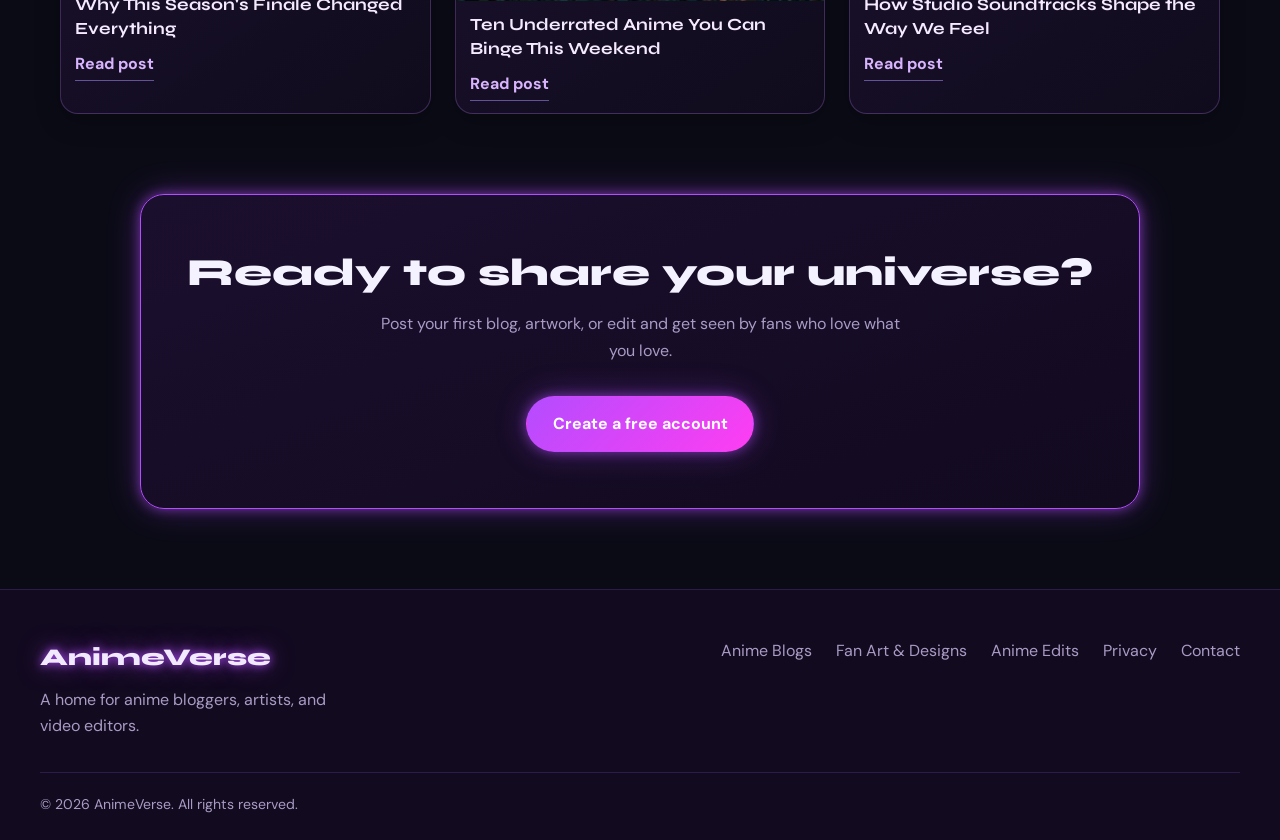
==== commit b200d468: "Update index.html" ====
--- a/index.html
+++ b/index.html
@@ -270,7 +270,24 @@
 
       </div>
     </section>
-
+    
+    <!-- ========== ANIJOY ANIME DISCOVERY SECTION ========== -->
+    <section class="content-section" id="anijoy" aria-labelledby="anijoy-title">
+      <div class="section-header">
+        <h2 id="anijoy-title">AniJoy</h2>
+        <p>Discover anime adventures, romance, comedy, mystery, and more.</p>
+      </div>
+
+      <div class="card-grid">
+        <article class="card">
+          <div class="card-body">
+            <h3>Explore the Anime Collection</h3>
+            <p>Browse anime posters, ratings, genres, and details in AniJoy.</p>
+            <a href="anijoy.html" class="card-link">Explore AniJoy →</a>
+          </div>
+        </article>
+      </div>
+    </section>
 
     <!-- ========== ANIME BLOGS SECTION ========== -->
     <section class="content-section" id="blogs" aria-labelledby="blogs-title">
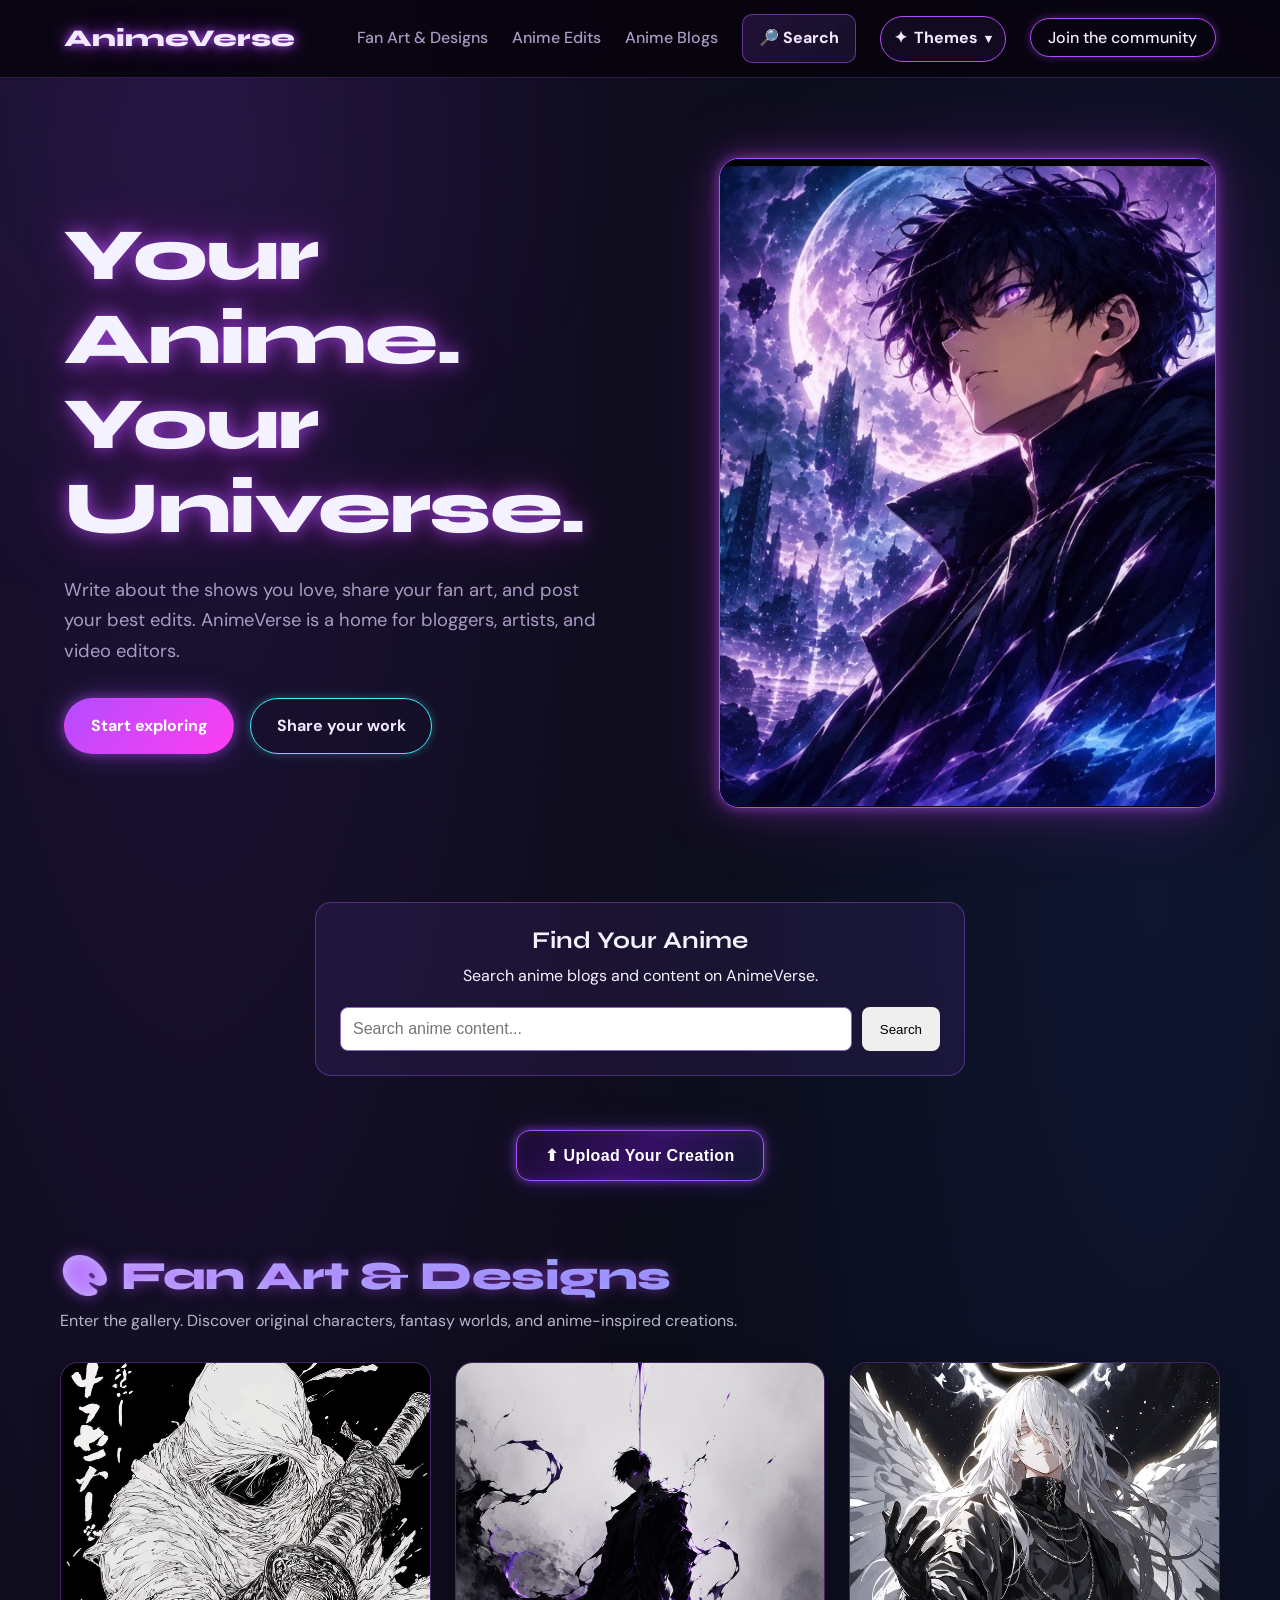
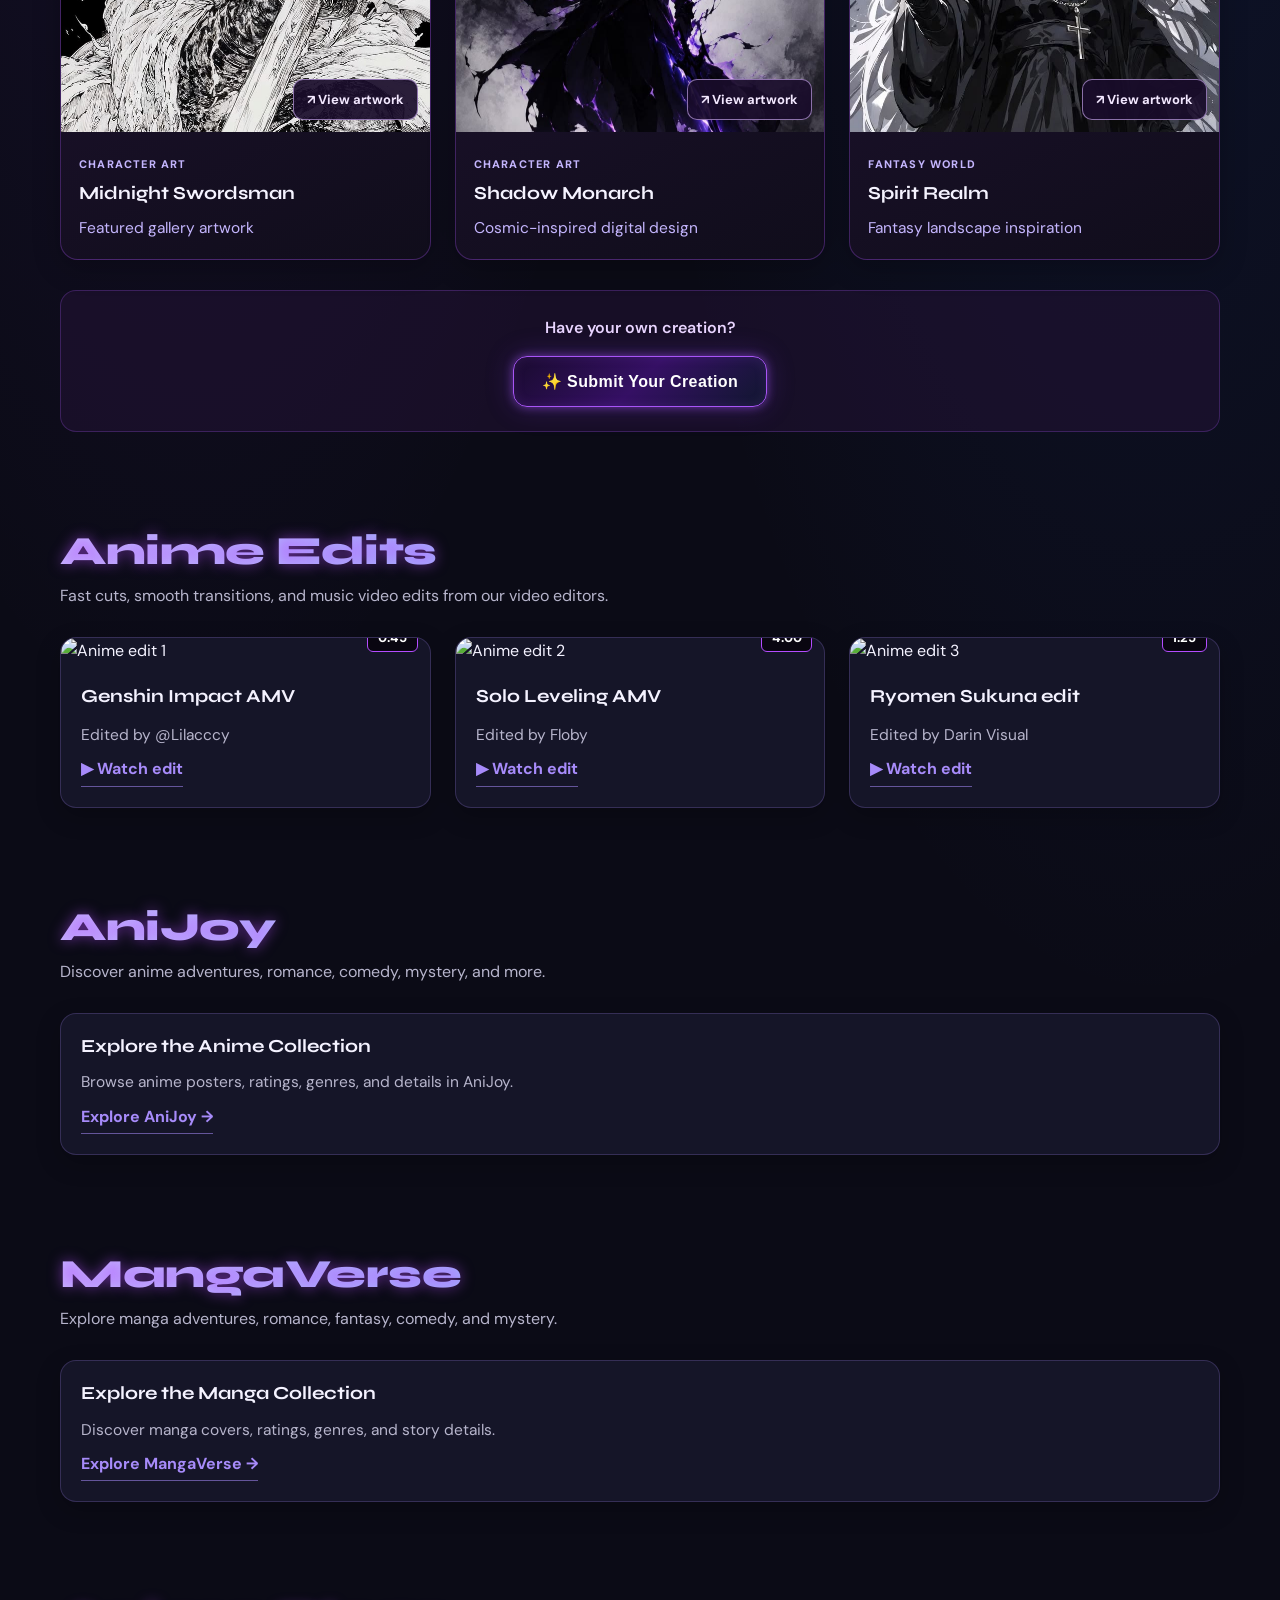
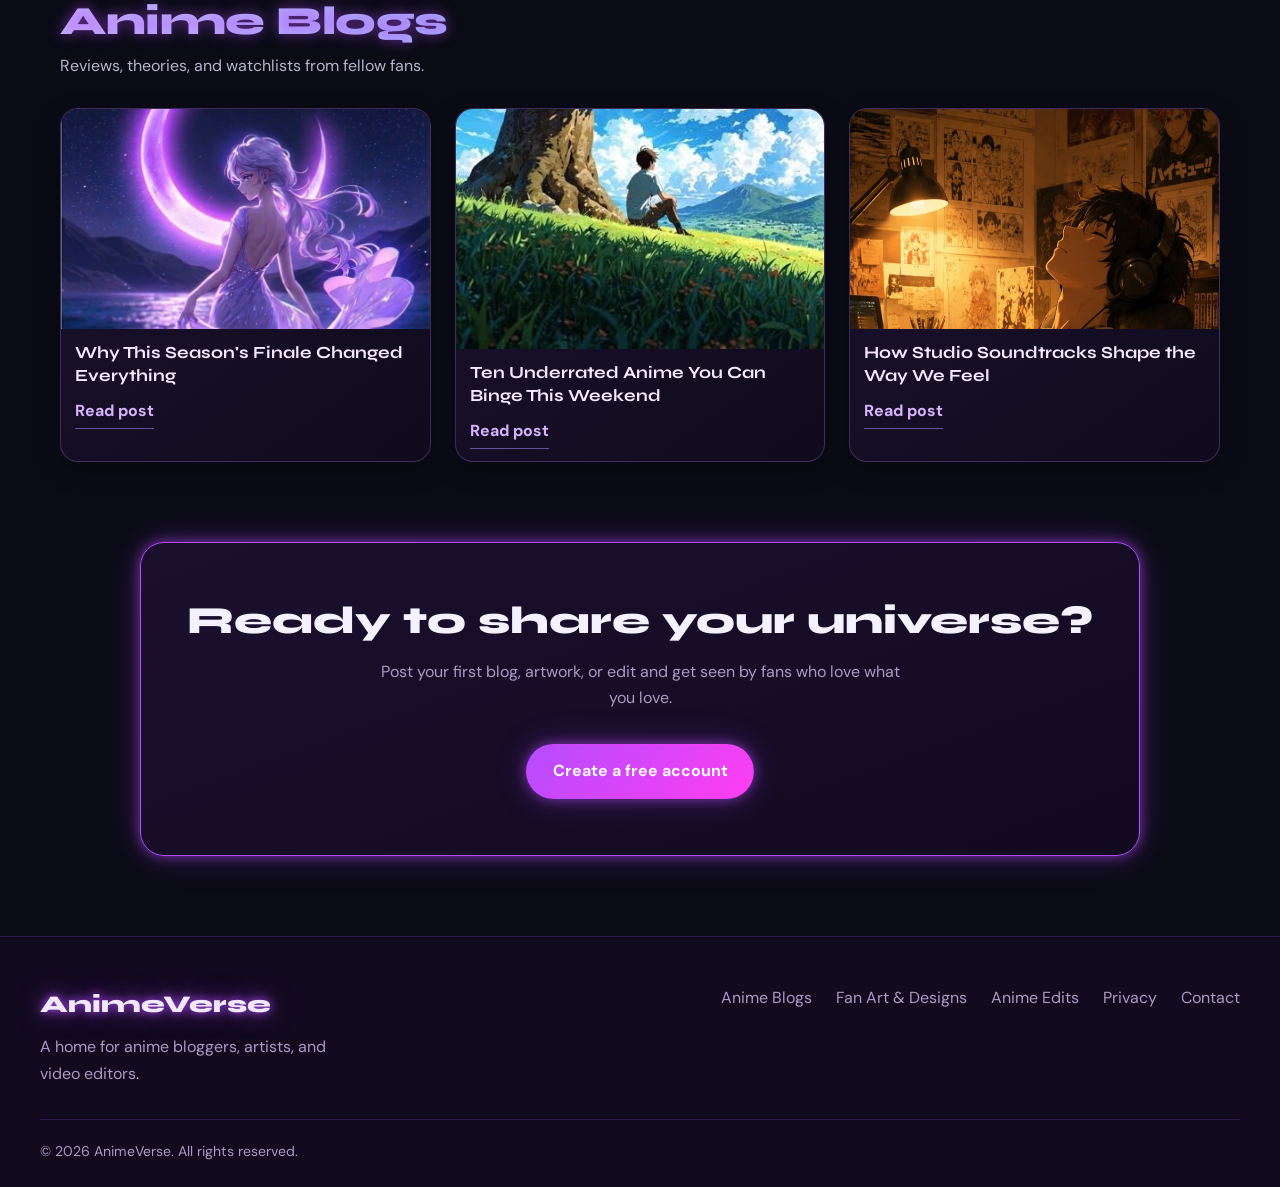
==== commit 4e999e59: "Update index.html" ====
--- a/index.html
+++ b/index.html
@@ -288,6 +288,24 @@
         </article>
       </div>
     </section>
+    
+    <!-- ========== MANGAVERSE SECTION ========== -->
+<section class="content-section" id="mangaverse" aria-labelledby="mangaverse-title">
+  <div class="section-header">
+    <h2 id="mangaverse-title">MangaVerse</h2>
+    <p>Explore manga adventures, romance, fantasy, comedy, and mystery.</p>
+  </div>
+
+  <div class="card-grid">
+    <article class="card">
+      <div class="card-body">
+        <h3>Explore the Manga Collection</h3>
+        <p>Discover manga covers, ratings, genres, and story details.</p>
+        <a href="mangaverse.html" class="card-link">Explore MangaVerse →</a>
+      </div>
+    </article>
+  </div>
+</section>
 
     <!-- ========== ANIME BLOGS SECTION ========== -->
     <section class="content-section" id="blogs" aria-labelledby="blogs-title">
